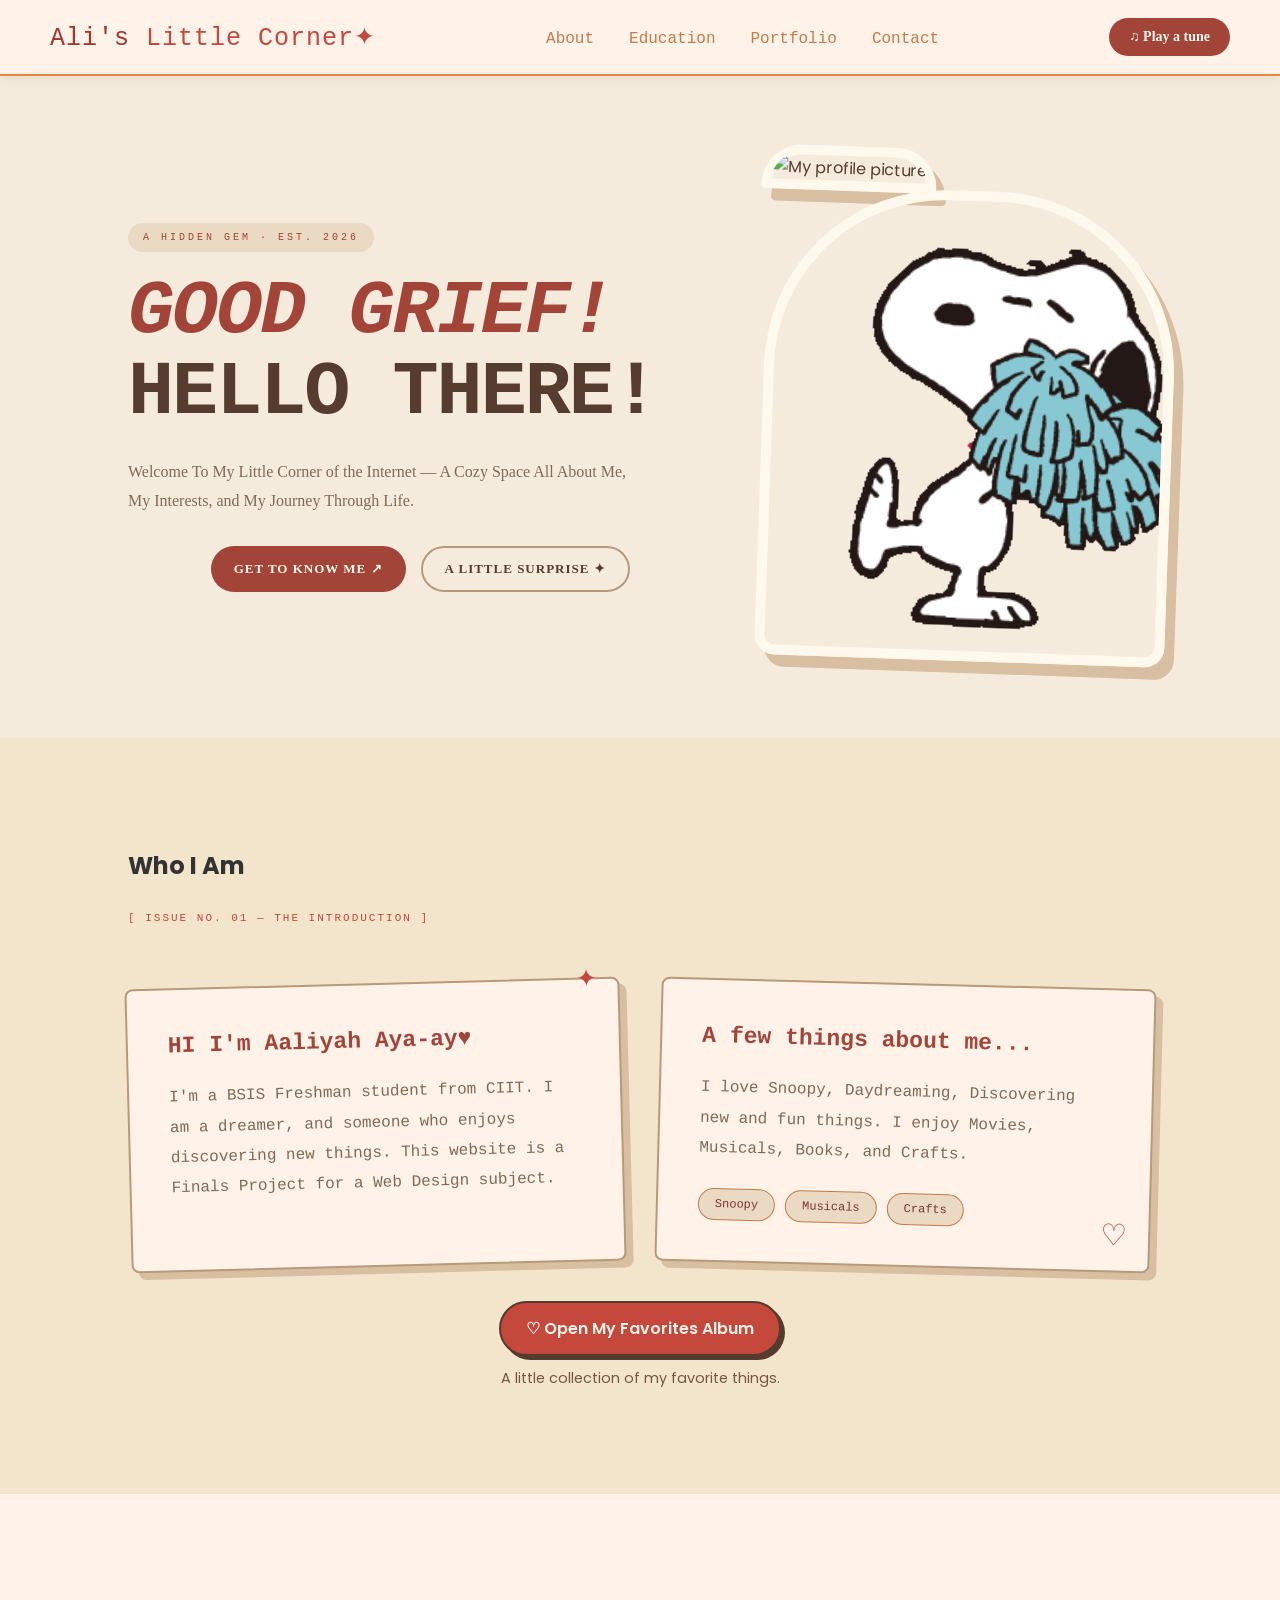
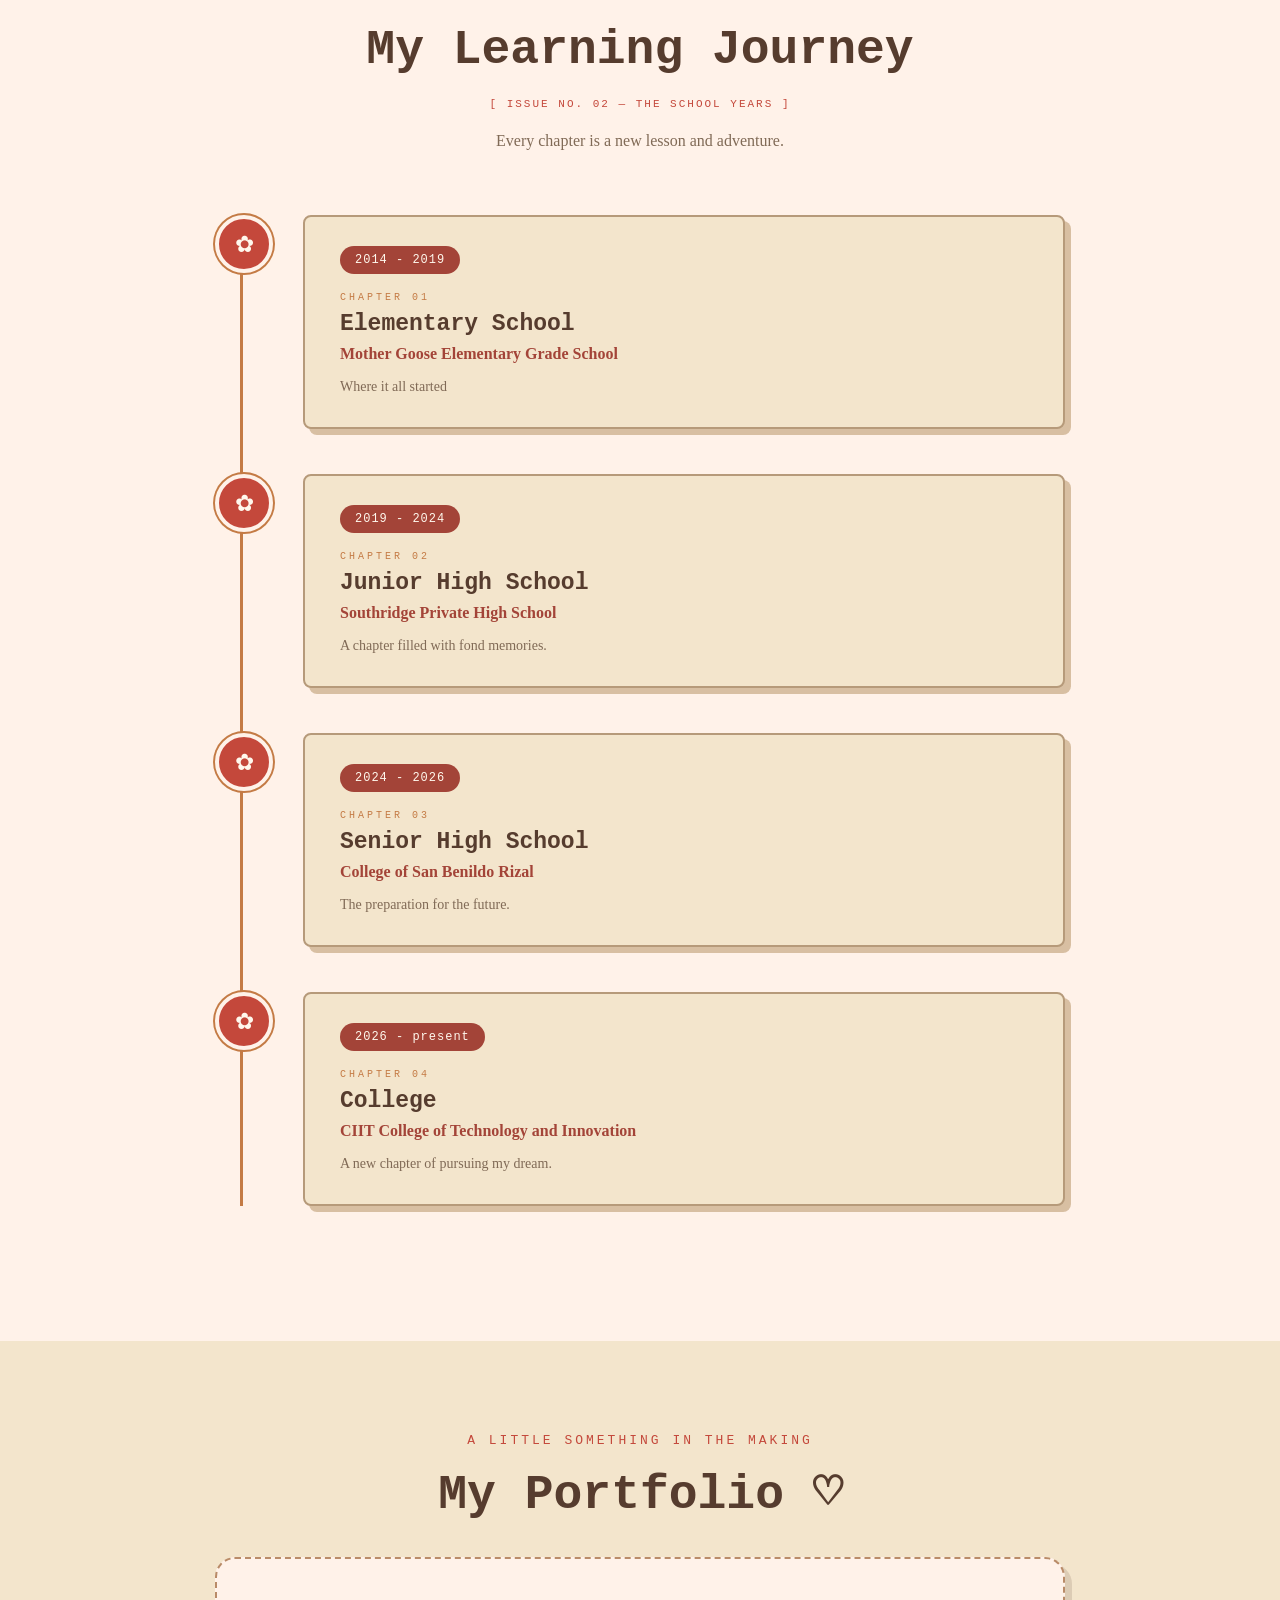
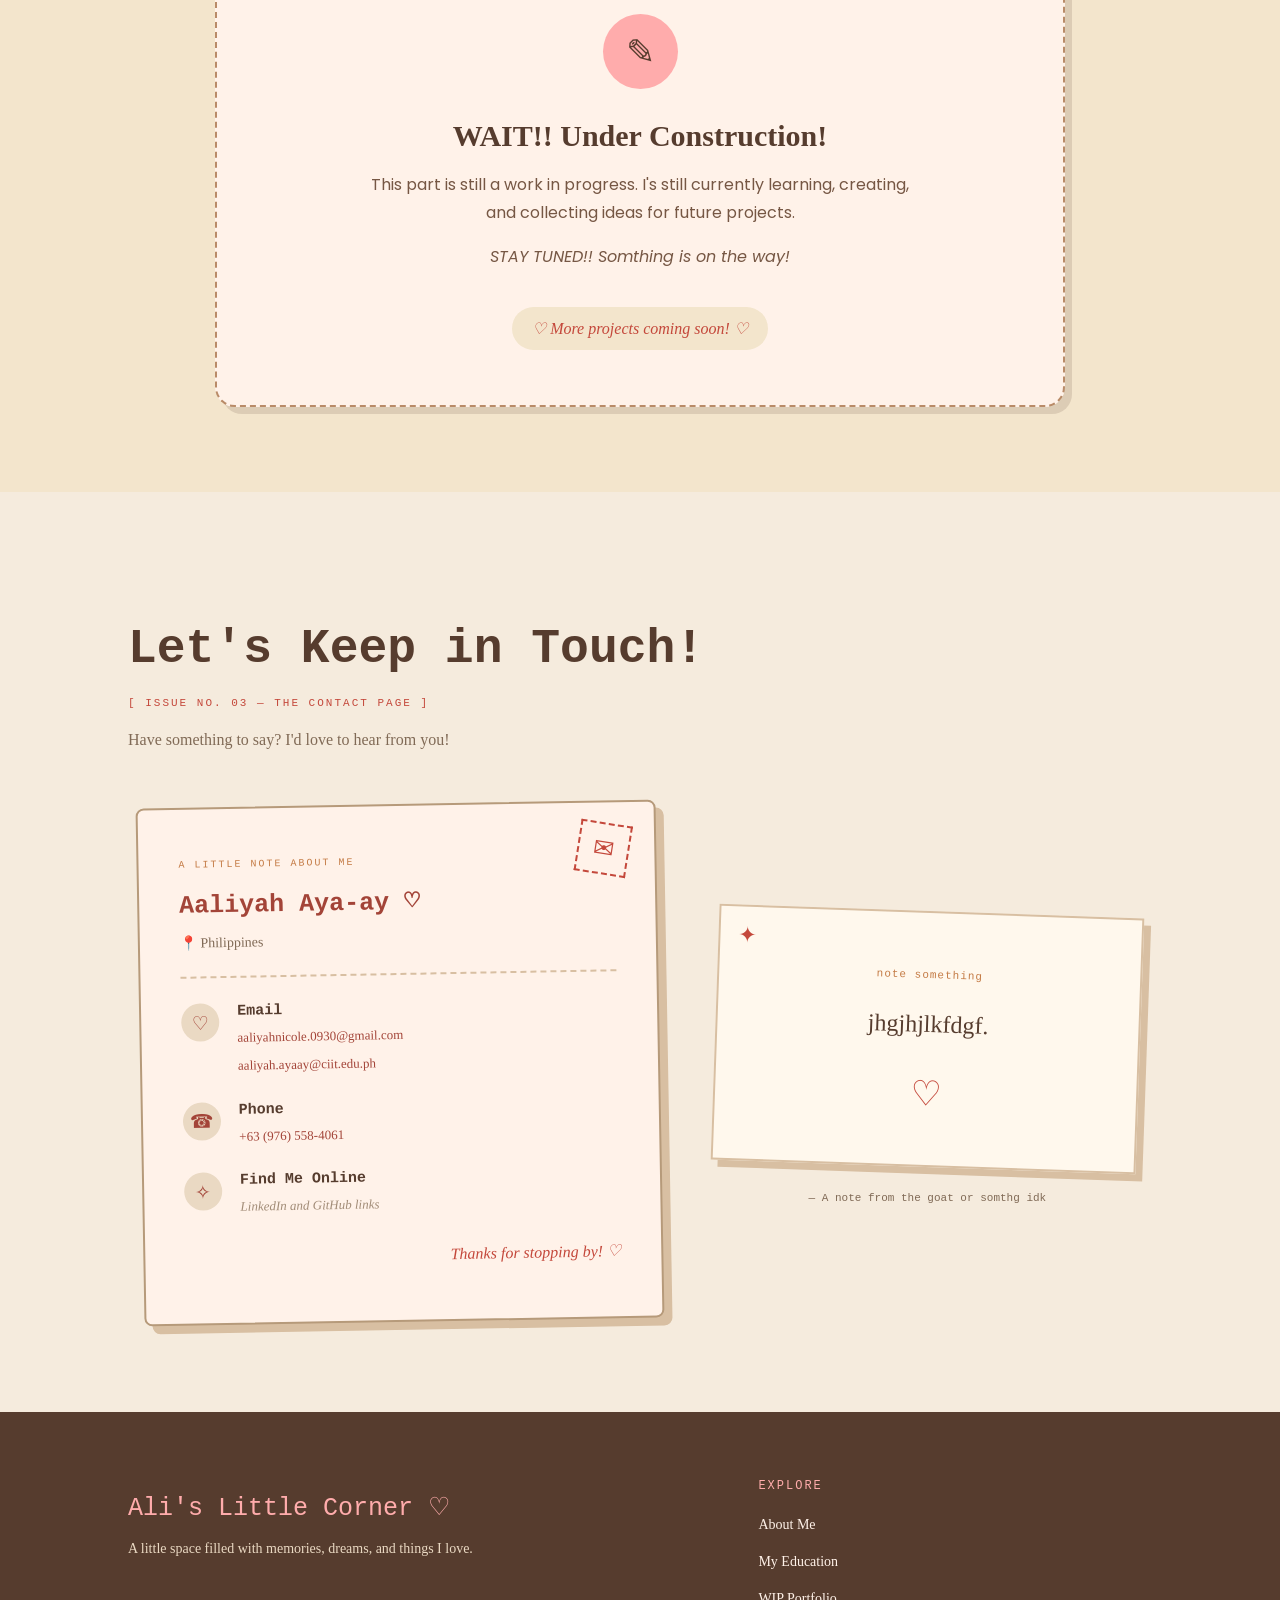
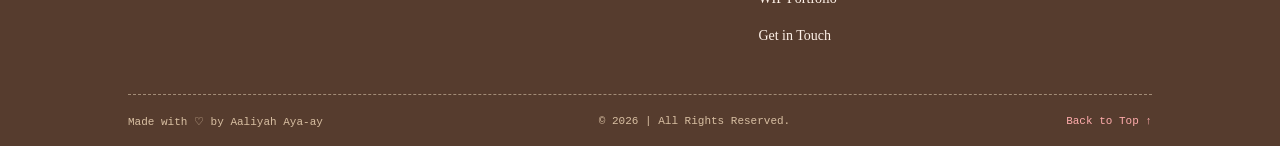
==== index.html @ 9b9db963 "gif2" ====
<!DOCTYPE html>
<html lang="en">
<head>
    <meta charset="UTF-8">
    <meta name="viewport" content="width=device-width, initial-scale=1.0">
    <meta name="author" content="Aaliyah Aya-ay">
    <meta name="description" content="Personal website about me, my favorite things and many more soon!">
    <title>Aaliyah Aya-ay | BSIS Freshman</title>
    <link rel="stylesheet" href="style.css">
    <script src="script.js" defer></script>
</head>
<body id="top">
<!-- ======= Header / Navigation ======= -->
    <header class="top-header">
        <a class="header" href="#home"><span>Ali's</span> Little Corner✦</a>
        <nav class="navbar">
            <ul class="nav-links">
            <li><a href="#about">About</a></li>
            <li><a href="#education">Education</a></li>
            <li><a href="#portfolio">Portfolio</a></li>
            <li><a href="#contact">Contact</a></li>
            </ul>
        </nav>
        <button class="music-btn" id="musicButton" type="Button">♫ Play a tune</button>
        <audio id="backgroundMusic" loop preload="auto">
            <source src="./audio/background-music.mp3" type="audio/mpeg">
        </audio>
    </header>

    <main>
        <!-- ========== HERO ========== -->
         
        <section class="hero" id="home">
            <div>
                <div class="eyebrow">A HIDDEN GEM · EST. 2026</div>
                <h1><em>GOOD GRIEF!</em><br>HELLO THERE!</h1>
                <p class="hero-copy">
                    Welcome To My Little Corner of the Internet —
                    A Cozy Space All About Me, My Interests,
                    and My Journey Through Life.
                </p>

                <div class="hero-actions">
                    <a class="primary" href="#about">
                        GET TO KNOW ME ↗
                    </a>

                    <button class="secondary" id="surpriseButton" type="button">
                        A LITTLE SURPRISE ✦
                    </button>
                </div>

                <div class="surprise-bubble" id="surpriseBubble">
                    <span class="bubble-icon">✦</span>
                    <p id="surpriseText">A little message for you!</p>
                </div>
            </div>

            <figure class="hero-image">
                <img class="hero-photo" src="images/download.jpg" alt="My profile picture">
                <img class="hero-sticker"
                    src="images/snoopy_dance.gif"
                    alt="Dancing Snoopy">
            </figure>
        </section>

        <!-- ========== ABOUT ========== -->
         <section class="section" id="about">
            <div class="section-heading">
                <h2>Who I Am</h2><span class="section-note">[ ISSUE NO. 01 — THE INTRODUCTION ]</span>
            </div>
            <div class="about-grid">
                <article class="panel">
                    <h3>HI I'm Aaliyah Aya-ay♥</h3>
                    <p>I'm a BSIS Freshman student from CIIT. I am a dreamer, and someone who enjoys discovering new things. This website is a Finals Project for a Web Design subject.</p>
                </article>
                <article class="panel">
                    <h3>A few things about me...</h3>
                    <p>I love Snoopy, Daydreaming, Discovering new and fun things. I enjoy Movies, Musicals, Books, and Crafts.</p>
                    <div class="tag-row">
                        <span class="tag">Snoopy</span>
                        <span class="tag">Musicals</span>
                        <span class="tag">Crafts</span>
                    </div>
                </article>
            </div>

            <!-- ========== FAV SECTION ========== -->
            <div class="fav-album-entry">
                <button class="album-toggle" id="albumToggle" type="button"
                    aria-expanded="false" aria-controls="favGallery">
                    ♡ Open My Favorites Album
                </button>
                <p class="album-hint">A little collection of my favorite things.</p>
            </div>

            <div class="fav-gallery" id="favGallery" hidden>
                <div class="gallery-heading">
                    <span class="gallery-kicker">A FEW LITTLE THINGS I LOVE</span>
                    <h3>My Favorites's Book ♡</h3>
                    <p>Little snapshots of the things that make me smile.</p>
                </div>

                <div class="gallery-grid">
                    <figure class="gallery-photo">
                        <img src="images/fav_musical.jpg" alt="My Favorite Musical">
                        <figcaption>Best Musical Ever ♡</figcaption>
                    </figure>

                    <figure class="gallery-photo">
                        <img src="images/fav_series.jpg" alt="Best Series">
                        <figcaption>24/7 Rewatch</figcaption>
                    </figure>

                    <figure class="gallery-photo">
                        <img src="images/fav_anime.jpg" alt="Best Anime">
                        <figcaption>FairyTails do exsits</figcaption>
                    </figure>

                    <figure class="gallery-photo">
                        <img src="images/best_dog.jpg" alt="Best Dog Ever">
                        <figcaption>Best Dog Ever</figcaption>
                    </figure>
                </div>
            </div>
            
            <div class="lightbox" id="lightbox" aria-hidden="true">
                <button class="lightbox-close" id="lightboxClose"
                    aria-label="Close image">&times;</button>
                <img id="lightboxImage" src="" alt="">
                <p id="lightboxCaption"></p>
            </div>
         </section>

         <!-- ========== EDUCATION ========== -->
         <section class="section" id="education">
            <div class="section-heading">
                <h2>My Learning Journey</h2>
                <span class="section-note">[ ISSUE NO. 02 — THE SCHOOL YEARS ]</span>
                <p class="education-subtitle">
                    Every chapter is a new lesson and adventure.
                </p>
            </div>
            <div class="timeline">
                <div class="timeline-item">
                    <div class="timeline-dot">✿</div>
                    <div class="timeline-card">
                        <span class="year">2014 - 2019</span>
                        <span class="school-level">CHAPTER 01</span>
                        <h3>Elementary School</h3>
                        <h4>Mother Goose Elementary Grade School</h4>
                        <p>Where it all started</p>
                    </div>
                </div>
                <div class="timeline-item">
                    <div class="timeline-dot">✿</div>
                    <div class="timeline-card">
                        <span class="year">2019 - 2024</span>
                        <span class="school-level">CHAPTER 02</span>
                        <h3>Junior High School</h3>
                        <h4>Southridge Private High School</h4>
                        <p>A chapter filled with fond memories.</p>
                    </div>
                </div>
                <div class="timeline-item">
                    <div class="timeline-dot">✿</div>
                    <div class="timeline-card">
                        <span class="year">2024 - 2026</span>
                        <span class="school-level">CHAPTER 03</span>
                        <h3>Senior High School</h3>
                        <h4>College of San Benildo Rizal</h4>
                        <p>The preparation for the future.</p>
                    </div>
                </div>
                <div class="timeline-item">
                    <div class="timeline-dot">✿</div>
                    <div class="timeline-card">
                        <span class="year">2026 - present</span>
                        <span class="school-level">CHAPTER 04</span>
                        <h3>College</h3>
                        <h4>CIIT College of Technology and Innovation</h4>
                        <p>A new chapter of pursuing my dream.</p>
                    </div>
                </div>
            
            </div>
        </section>

        <!-- ========== PORTFOLIO ========-->

        <section id="portfolio">
            <div class="portfolio-container">
                <span class="portfolio-label">A LITTLE SOMETHING IN THE MAKING</span>
                <h2>My Portfolio ♡</h2>
                
                <div class="portfolio-card">
                    <div class="portfolio-icon">✎</div>
                    <h3>WAIT!! Under Construction!</h3>
                    <p>
                        This part is still a work in progress.
                        I's still currently learning, creating, and collecting ideas for future projects.
                    </p>

                    <p class="portfolio-note">
                        STAY TUNED!! Somthing is on the way!
                    </p>

                    <div class="portfolio-decoration">
                        ♡ More projects coming soon! ♡
                    </div>
                </div>
            </div>
        </section>

        <!-- ========== CONTACT ========== -->
        <section id="contact" class="section" aria-labelledby="contact-title">
            <div class="container">

                <div class="section-heading">
                    <h2 id="contact-title">Let's Keep in Touch!</h2>
                    <span class="section-note">[ ISSUE NO. 03 — THE CONTACT PAGE ]</span>
                    <p class="contact-subtitle">
                        Have something to say? I'd love to hear from you!
                    </p>
                </div>

                <div class="contact-grid">

                    <div class="contact-card">
                        <div class="contact-stamp">✉</div>
                        <span class="card-label">A LITTLE NOTE ABOUT ME</span>
                        <h3>Aaliyah Aya-ay ♡</h3>
                        <p class="location">📍 Philippines</p>

                <div class="contact-divider"></div>

                    <div class="contact-item">
                        <span class="contact-icon">♡</span>
                        <div>
                        <h4>Email</h4>
                        <p>
                            <a href="mailto:aaliyahnicole.0930@gmail.com">
                                aaliyahnicole.0930@gmail.com
                            </a>
                            <a href="mailto:aaliyah.ayaay@ciit.edu.ph">
                                aaliyah.ayaay@ciit.edu.ph
                            </a>
                        </p>
                    </div>
                </div>

                <div class="contact-item">
                    <span class="contact-icon">☎</span>
                    <div>
                        <h4>Phone</h4>
                        <p>
                            <a href="tel:+639765584061">
                                +63 (976) 558-4061
                            </a>
                        </p>
                    </div>
                </div>

                <div class="contact-item">
                    <span class="contact-icon">✧</span>
                    <div>
                        <h4>Find Me Online</h4>
                        <p class="placeholder">
                            LinkedIn and GitHub links 
                        </p>
                    </div>
                </div>

                <p class="contact-ending">Thanks for stopping by! ♡</p>
            </div>

            <div class="contact-decoration">
                <div class="decoration-paper">
                    <p class="small-note">note something</p>
                    <h3>jhgjhjlkfdgf.</h3>
                    <span class="decoration-heart">♡</span>
                </div>
                <p class="decoration-caption">— A note from the goat or somthg idk</p>
            </div>

        </div>
    </div>
</section>

</main>

<!-- ========== FOOTER ========== -->
<footer class="site-footer">
    <div class="container footer-grid">

        <div class="footer-brand">
            <p class="footer-name">Ali's Little Corner ♡</p>
            <p class="footer-description">
                A little space filled with memories, dreams, and things I love.
            </p>
            </div>

            <nav aria-label="Footer navigation">
                <p class="footer-heading">EXPLORE</p>
                <ul class="footer-links">
                    <li><a href="#about">About Me</a></li>
                    <li><a href="#education">My Education</a></li>
                    <li><a href="#portfolio">WIP Portfolio</a></li>
                    <li><a href="#contact">Get in Touch</a></li>
                </ul>
            </nav>

        </div>

        <div class="footer-bottom">
            <p class="copyright">
                Made with ♡ by Aaliyah Aya-ay
            </p>
            <p class="footer-small">© 2026 | All Rights Reserved.</p>
            <a href="#top" class="back-to-top">Back to Top ↑</a>
        </div>
    </footer>
</body>
</html>
---- style.css ----
/*FONTS*/
@import url('https://fonts.googleapis.com/css2?family=Poppins:ital,wght@0,100;0,200;0,300;0,400;0,500;0,600;0,700;0,800;0,900;1,100;1,200;1,300;1,400;1,500;1,600;1,700;1,800;1,900&display=swap');
@font-face {
  font-family: 'snoopy_reg-webfont';
  src: url('snoopy_reg-webfont.otf') format('truetype');
}
.sniglet-regular {
  font-family: "Sniglet", system-ui;
  font-weight: 400;
  font-style: normal;
}

.sniglet-extrabold {
  font-family: "Sniglet", system-ui;
  font-weight: 800;
  font-style: normal;
}

.poppins-thin {
  font-family: "Poppins", sans-serif;
  font-weight: 100;
  font-style: normal;
}

/*COLOR PALLET*/
:root {
  --primary-color: #f3e5cc;
  --secondary-color: #c4483b;
  --text-color: #333333;
  --text-color-2: #c47b45;
  --color-1: #fff2e9;
  --color-2: #ffacac;
}

html {
    scroll-behavior: smooth;
}

body {
  font-family: "Poppins", sans-serif;
  background-color: var(--primary-color);
  color: var(--text-color);
  margin: 0;
  padding: 0;
}

a {
  color: var(--secondary-color);
  text-decoration: none;
}

button {
  background-color: var(--secondary-color);
  color: var(--primary-color);
  border: none;
  padding: 10px 20px;
  cursor: pointer;
  transition: background-color 0.3s ease;
}

button:hover {
  background-color: var(--color-1);
}

/*HEADER*/
.top-header {
    display: flex;
    justify-content: space-between;
    align-items: center;
    padding: 18px 50px;

    background-color: var(--color-1);
    border-bottom: 2px solid #e68739;

    position: sticky;
    top: 0;
    z-index: 1000;

    box-shadow: 0 3px 10px rgba(70, 45, 30, 0.08);
}

.header {
    font-family: monospace;
    font-size: 25px;
    font-weight: normal;
    text-decoration: none;
    letter-spacing: 1px;
    transition: color 0.3s ease;
}

.header span {
    color: #a2352a;
}

.header:hover {
    color: #c47b45;
}

.nav-links {
    display: flex;
    align-items: center;
    gap: 35px;
    list-style: none;
    margin: 0;
    padding: 0;
}

.nav-links li a {
    font-family: monospace;
    font-size: 16px;
    font-weight: normal;
    color: var(--text-color-2);
    text-decoration: none;

    transition: all 0.3s ease;
}

.nav-links li a:hover {
    color: #A34438;
    border-bottom: 2px solid #A34438;
    padding-bottom: 5px;
}

.music-btn {
    background-color: #A34438;
    color: #FFF8ED;

    border: none;
    border-radius: 25px;

    padding: 11px 20px;
    font-family: Georgia, serif;
    font-size: 14px;
    font-weight: bold;

    cursor: pointer;
    transition: all 0.3s ease;
}

.music-btn:hover {
    background-color: #78372F;
    transform: translateY(-3px);
    box-shadow: 0 4px 8px rgba(70, 45, 30, 0.2);
}

@media (max-width: 768px) {
    .top-header {
        flex-direction: column;
        gap: 18px;
        padding: 20px;
    }

    .nav-links {
        gap: 20px;
    }

    .header {
        font-size: 23px;
    }

    .music-btn {
        margin-top: 5px;
    }
}

/*MAIN PAGE*/
.hero {
    min-height: auto;
    display: grid;
    grid-template-columns: 1.2fr 0.8fr;
    align-items: center;
    gap: 50px;

    padding: 70px 10%;
    background-color: #f5ebdd;
    color: #563c2e;

    overflow: hidden;
}

.eyebrow {
    display: inline-block;
    font-family: monospace;
    font-size: 10px;
    font-weight: lighter;
    letter-spacing: 3px;
    color: #A34438;

    background-color: #ead9c3;
    padding: 9px 15px;
    border-radius: 20px;

    margin-bottom: 20px;
}

.hero h1 {
    font-family: monospace;
    font-size: clamp(45px, 6vw, 78px);
    line-height: 1.05;
    font-weight: 900;
    color: #563c2e;

    margin: 0 0 25px;
    letter-spacing: -2px;
}

.hero h1 em {
    color: #A34438;
    font-style: italic;
}

.hero-copy {
    max-width: 520px;
    font-family: Georgia, serif;
    font-size: 16px;
    line-height: 1.8;
    color: #806A56;

    margin-bottom: 30px;
}

.hero-actions {
    display: flex;
    flex-direction: row;
    align-items: center;
    flex-wrap: nowrap;
    gap: 15px;
    justify-content: center;
}
.hero-actions .primary,
.hero-actions .secondary {
    white-space: nowrap;
}

.primary {
    display: inline-block;
    background-color: #A34438;
    color: #FFF8ED;

    padding: 15px 23px;
    border-radius: 30px;

    font-family: Georgia, serif;
    font-size: 13px;
    font-weight: bold;
    letter-spacing: 1px;
    text-decoration: none;

    transition: all 0.3s ease;
}

.primary:hover {
    background-color: #78372F;
    transform: translateY(-4px);
    box-shadow: 0 5px 12px rgba(70, 45, 30, 0.2);
}

.secondary {
    background-color: transparent;
    color: #563C2E;

    border: 2px solid #B69A7A;
    border-radius: 30px;

    padding: 13px 22px;

    font-family: Georgia, serif;
    font-size: 13px;
    font-weight: bold;
    letter-spacing: 1px;

    cursor: pointer;
    transition: all 0.3s ease;
}
.secondary:hover {
    background-color: #EAD9C3;
    border-color: #A34438;
    color: #A34438;
    transform: translateY(-4px);
}

/*IMAGE*/
.hero-image {
    margin: 0;
    position: relative;
    justify-self: center;
}

.hero-image img {
    width: 100%;
    max-width: 400px;
    height: 450px;
    object-fit: cover;

    border: 10px solid #FFF8ED;
    border-radius: 180px 180px 20px 20px;

    box-shadow: 10px 12px 0px #D8BFA2;
    transform: rotate(2deg);

    transition: all 0.4s ease;
}

.hero-image img:hover {
    transform: rotate(0deg) translateY(-5px);
}

@media (max-width: 768px) {
    .hero {
        grid-template-columns: 1fr;
        text-align: center;
        padding: 60px 25px;
        gap: 45px;
    }

    .hero-copy {
        margin-left: auto;
        margin-right: auto;
    }

    .hero-actions {
        justify-content: center;
    }

    .hero-image img {
        max-width: 300px;
        height: 350px;
    }
}

/*SURPRISE BUTTON*/
.surprise-bubble {
    display: none;
    position: relative;

    width: fit-content;
    max-width: 350px;

    margin-top: 30px;
    padding: 20px;

    background: #fff2e9;
    border: 2px solid #c47b45;
    border-radius: 18px;

    box-shadow: 4px 5px 0 #ffacac;

    z-index: 10;
}

.surprise-bubble.show {
    display: block;
    animation: bubbleAppear 0.4s ease;
}

.surprise-bubble p {
    margin: 0;
    color: #333333;

    font-family: monospace;
    font-size: 15px;
    line-height: 1.6;
}

.bubble-icon {
    display: block;
    color: #c4483b;
    font-size: 20px;
    margin-bottom: 8px;
}

@keyframes bubbleAppear {
    from {
        opacity: 0;
        transform: translateY(10px);
    }

    to {
        opacity: 1;
        transform: translateY(0);
    }
}

/*ABOUT SECTION*/
#about {
    padding: 90px 10%;
    background-color: #f3e5cc;
    position: relative;
    overflow: hidden;
}

#about .section-heading {
    text-align: left;
    margin-bottom: 55px;
}

#about .sec h2 {
    font-family: monospace;
    font-size: clamp(32px, 4vw, 48px);
    color: #563C2E;
    margin: 0 0 12px;
}

#about .section-note {
    display: inline-block;
    font-family: monospace;
    font-size: 11px;
    letter-spacing: 2px;
    color: #c4483b;
}

#about .about-grid {
    display: grid;
    grid-template-columns: 1fr 1fr;
    gap: 35px;
    max-width: 1100px;
    margin: auto;
    align-items: stretch;
}

#about .panel {
    position: relative;
    background-color: #fff2e9;
    padding: 40px;
    border: 2px solid #B69A7A;
    border-radius: 8px;
    box-shadow: 7px 7px 0 #D8BFA2;
    transition: transform 0.3s ease, box-shodow 0.3s ease;
}

#about .panel:first-child {
    transform: rotate(-1.5deg);
}

#about .panel:last-child {
    transform: rotate(1.5deg);
}

#about .panel:hover {
    transform: translateY(-7px) rotate(0deg);
    box-shadow: 9px 12px #D8BFA2;
}

#about .panel h3 {
    font-family: monospace;
    font-size: 23px;
    color: #A34438;
    margin: 0 0 20px;
    line-height: 1.4;
}

#about .panel p {
    font-family: monospace;
    font-size: 16px;
    line-height: 1.9;
    color: #806A56;
    margin: 0;
}

#about .panel:first-child::before {
    content: "✦"; 
    position: absolute;
    top: -20px;
    right: 20px;
    font-size: 25px;
    color: #c4483b;
}

#about .panel:last-child::before {
    content: "♡";
    position: absolute;
    bottom: 12px;
    right: 20px;
    font-size: 30px;
    color: #c4483b;
}

#about .tag-row {
    display: flex;
    flex-wrap: wrap;
    gap: 10px;
    margin-top: 25px;
}

#about .tag {
    display: inline-block;
    background-color: #ead9c3;
    color: #78372f;
    border: 1px solid #c47b45;
    border-radius: 20px;
    padding: 8px 16px;
    font-family: monospace;
    font-size: 12px;
    transition: all 0.3s ease;
}

#about .tag:hover {
    background-color: #a34438;
    color: #fff8ed;
    transform: translateY(-3px);
}

/*Photo button*/
.fav-album-entry {
    text-align: center;
    margin: 34px auto 8px;
}

.album-toggle {
    border: 2px solid #563C2E;
    border-radius: 30px;
    padding: 13px 25px;
    background: #c4483b;
    color: #fff2e9;
    font: inherit;
    font-weight: 600;
    cursor: pointer;
    box-shadow: 4px 4px 0 #563C2E;
    transition: 0.2s ease;
}

.album-toggle:hover {
    transform: translateY(-3px);
    background: #a83c32;
    box-shadow: 4px 7px 0 #563C2E;
}

.album-hint {
    margin-top: 12px;
    color: #765744;
    font-size: 0.9rem;
}

.fav-gallery {
    margin: 28px auto 10px;
    padding: 30px;
    max-width: 1050px;
    background: #fff2e9;
    border: 2px dashed #b98b68;
    border-radius: 18px;
    box-shadow: 5px 5px 0 rgba(86, 60, 46, 0.15);
    animation: albumOpen 0.35s ease both;
}

.fav-gallery[hidden] {
    display: none;
}

.gallery-heading {
    text-align: center;
    margin-bottom: 25px;
}

.gallery-kicker {
    color: #c4483b;
    font: 0.75rem monospace;
    letter-spacing: 2px;
}

.gallery-heading h3 {
    margin: 8px 0;
    color: #563C2E;
    font: 700 clamp(24px, 4vw, 34px) Georgia, serif;
}

.gallery-heading p {
    color: #765744;
}

.gallery-grid {
    display: grid;
    grid-template-columns: repeat(4, minmax(0, 1fr));
    gap: 20px;
}

.gallery-photo {
    margin: 0;
    padding: 10px 10px 14px;
    background: #fffdf8;
    border: 1px solid #e2cdb8;
    box-shadow: 2px 4px 9px rgba(86, 60, 46, 0.14);
    transform: rotate(-1deg);
    transition: transform 0.2s ease;
}

.gallery-photo:nth-child(even) {
    transform: rotate(1.5deg);
}

.gallery-photo:hover {
    transform: translateY(-5px) rotate(0);
}

.gallery-photo img {
    display: block;
    width: 100%;
    aspect-ratio: 1 / 1;
    object-fit: cover;
    background: #ead8c4;
}

.gallery-photo figcaption {
    padding-top: 11px;
    color: #765744;
    text-align: center;
    font: italic 15px Georgia, serif;
}

@keyframes albumOpen {
    from {
        opacity: 0;
        transform: translateY(12px);
    }
    to {
        opacity: 1;
        transform: translateY(0);
    }
}

@media (max-width: 768px) {
    .gallery-grid {
        grid-template-columns: repeat(2, minmax(0, 1fr));
    }
}

@media (max-width: 420px) {
    .gallery-grid {
        gap: 12px;
    }

    .gallery-photo {
        padding: 7px 7px 11px;
    }

    .gallery-photo figcaption {
        font-size: 13px;
    }
}

.gallery-photo img {
    cursor: zoom-in;
}

.lightbox {
    display: none;
    position: fixed;
    z-index: 9999;
    inset: 0;
    background: rgba(35, 25, 20, 0.92);
    justify-content: center;
    align-items: center;
    flex-direction: column;
    padding: 40px 20px;
}

.lightbox.active {
    display: flex;
}

.lightbox img {
    max-width: 85%;
    max-height: 75vh;
    object-fit: contain;
    border: 8px solid #fff2e9;
    border-radius: 5px;
    box-shadow: 0 8px 30px rgba(0, 0, 0, 0.4);
    animation: zoomIn 0.25s ease;
}

.lightbox p {
    color: #fff2e9;
    font-family: Georgia, serif;
    font-style: italic;
    font-size: 18px;
    margin-top: 18px;
    text-align: center;
}

.lightbox-close {
    position: absolute;
    top: 20px;
    right: 30px;
    background: none;
    border: none;
    color: #fff2e9;
    font-size: 42px;
    cursor: pointer;
}

.lightbox-close:hover {
    color: #ffacac;
}

@keyframes zoomIn {
    from {
        transform: scale(0.85);
        opacity: 0;
    }
    to {
        transform: scale(1);
        opacity: 1;
    }
}


/*EDUCATION*/
#education {
    padding: 90px 10%;
    background-color: #fff2e9;
    position: relative;
}

#education .section-heading {
    text-align: center;
    margin-bottom: 65px;
}

#education .section-heading h2 {
    font-family: monospace;
    font-size: clamp(32px, 4vw, 48px);
    color: #563c2e;
    margin-bottom: 12px;
}

#education .section-note {
    font-family: monospace;
    font-size: 11px;
    letter-spacing: 2px;
    color: #c4483b;
}

.education-subtitle {
    font-family: Georgia, serif;
    color: #806a56;
    margin-top: 18px;
}

#education .timeline {
    position: relative;
    max-width: 850px;
    margin: auto;
}

#education .timeline::before {
    content: "";
    position: absolute;
    top: 0;
    bottom: 0;
    left: 25px;
    width: 3px;
    background: #c47b45;
}

#education .timeline-item {
    position: relative;
    display: flex;
    align-items: flex-start;
    gap: 30px;
    margin-bottom: 45px;
}

#education .timeline-dot {
    position: relative;
    z-index: 2;
    min-width: 50px;
    height: 50px;
    display: flex;
    align-items: center;
    justify-content: center;
    background: #c4483b;
    color: #fff8ed;
    border: 4px solid #fff2e9;
    border-radius: 50%;
    font-size: 23px;
    box-shadow: 0 0 0 2px #c47b45;
}

#education .timeline-card {
    flex: 1;
    padding: 28px 35px;
    background: #f3e5cc;
    border: 2px solid #b69a7a;
    border-radius: 8px;
    box-shadow: 6px 6px 0 #d8bfa2;
    transition: all 0.3s ease;
}

#education .timeline-card:hover {
    transform: translateX(8px);
    box-shadow: 9px 9px 0 #d8bfa2;
}

#education .year {
    display: inline-block;
    background: #a34438;
    color: #fff8ed;
    padding: 7px 15px;
    border-radius: 20px;
    font-family: monospace;
    font-size: 12px;
    letter-spacing: 1px;
}

#education .school-level {
    display: block;
    margin-top: 18px;
    font-family: monospace;
    font-size: 10px;
    letter-spacing: 3px;
    color: #c47b45;
}


#education .timeline-card h3 {
    font-family: monospace;
    color: #563c2e;
    font-size: 23px;
    margin: 8px 0;
}

#education .timeline-card h4 {
    color: #a34438;
    font-family: Georgia, serif;
    font-size: 16px;
    margin: 0 0 12px;
}

#education .timeline-card p {
    color: #806a56;
    font-family: Georgia, serif;
    font-size: 14px;
    line-height: 1.7;
    margin: 0;
}

/*PORTFOLIO*/

#portfolio {
    padding: 85px 8%;
    background-color: #f3e5cc;
    text-align: center;
}

.portfolio-container {
    max-width: 850px;
    margin: auto;
}

.portfolio-label {
    color: #c4483b;
    font-family: monospace;
    font-size: 13px;
    letter-spacing: 3px;
}

#portfolio h2 {
    color: #563C2E;
    font-family: monospace;
    font-size: clamp(32px, 4vw, 48px);
    margin: 12px 0 35px;
}

.portfolio-card {
    background-color: #fff2e9;
    border: 2px dashed #b98b68;
    border-radius: 20px;
    padding: 55px 30px;
    box-shadow: 7px 7px 0 rgba(86, 60, 46, 0.15);
}

.portfolio-icon {
    display: flex;
    justify-content: center;
    align-items: center;
    width: 75px;
    height: 75px;
    margin: 0 auto 20px;
    border-radius: 50%;
    background-color: #ffacac;
    color: #563C2E;
    font-size: 35px;
}

.portfolio-card h3 {
    color: #563C2E;
    font-family: Georgia, serif;
    font-size: clamp(22px, 3vw, 30px);
    margin-bottom: 18px;
}

.portfolio-card p {
    color: #765744;
    line-height: 1.8;
    max-width: 550px;
    margin: 0 auto 15px;
}

.portfolio-note {
    font-style: italic;
}

.portfolio-decoration {
    display: inline-block;
    margin-top: 20px;
    padding: 12px 20px;
    background-color: #f3e5cc;
    border-radius: 30px;
    color: #c4483b;
    font-family: Georgia, serif;
    font-style: italic;
}

/*CONTACT*/

#contact {
    padding: 90px 10%;
    background-color: #f5ebdd;
    position: relative;
}

#contact .section-heading {
    text-align: left;
    margin-bottom: 55px;
}

#contact .section-heading h2 {
    font-family: monospace;
    font-size: clamp(32px, 4vw, 48px);
    color: #563c2e;
    margin-bottom: 12px;
}

#contact .section-note {
    font-family: monospace;
    font-size: 11px;
    letter-spacing: 2px;
    color: #c4483b;
}

.contact-subtitle {
    color: #806a56;
    font-family: Georgia, serif;
    margin-top: 18px;
}

.contact-grid {
    display: grid;
    grid-template-columns: 1.1fr 0.9fr;
    gap: 55px;
    align-items: center;
    max-width: 1000px;
    margin: auto;
}

.contact-card {
    position: relative;
    background: #fff2e9;
    border: 2px solid #b69a7a;
    border-radius: 8px;
    padding: 40px;
    box-shadow: 8px 8px 0 #d8bfa2;
    transform: rotate(-1deg);
    transition: 0.3s ease;
}

.contact-card:hover {
    transform: rotate(0deg) translateY(-5px);
    box-shadow: 11px 12px 0 #d8bfa2;
}

.contact-stamp {
    position: absolute;
    top: 20px;
    right: 25px;
    width: 48px;
    height: 48px;
    border: 2px dashed #c4483b;
    color: #c4483b;
    display: flex;
    align-items: center;
    justify-content: center;
    font-size: 25px;
    transform: rotate(10deg);
}

.card-label {
    font-family: monospace;
    font-size: 10px;
    letter-spacing: 2px;
    color: #c47b45;
}

.contact-card h3 {
    font-family: monospace;
    font-size: 25px;
    color: #a34438;
    margin: 15px 0 5px;
}

.location {
    color: #806a56;
    font-family: Georgia, serif;
    font-size: 14px;
}

.contact-divider {
    border-top: 2px dashed #d8bfa2;
    margin: 25px 0;
}

.contact-item {
    display: flex;
    align-items: flex-start;
    gap: 18px;
    margin: 25px 0;
}

.contact-icon {
    display: flex;
    align-items: center;
    justify-content: center;
    min-width: 38px;
    height: 38px;
    border-radius: 50%;
    background: #ead9c3;
    color: #a34438;
    font-size: 19px;
}

.contact-item h4 {
    font-family: monospace;
    color: #563c2e;
    font-size: 15px;
    margin: 0 0 8px;
}

.contact-item p {
    display: flex;
    flex-direction: column;
    gap: 7px;
    font-family: Georgia, serif;
    font-size: 13px;
    line-height: 1.6;
    margin: 0;
    overflow-wrap: anywhere;
}

.contact-item a {
    color: #a34438;
    text-decoration: none;
    transition: 0.3s ease;
}

.contact-item a:hover {
    color: #c47b45;
    text-decoration: underline;
}

.placeholder {
    color: #a28c77;
    font-style: italic;
}

.contact-ending {
    text-align: right;
    color: #c4483b;
    font-family: Georgia, serif;
    font-style: italic;
    margin-top: 30px;
}

.contact-decoration {
    text-align: center;
}

.decoration-paper {
    background: #fff8ed;
    border: 2px solid #d8bfa2;
    padding: 45px 35px;
    box-shadow: 7px 7px 0 #d8bfa2;
    transform: rotate(2deg);
    position: relative;
}

.decoration-paper::before {
    content: "✦";
    position: absolute;
    top: 12px;
    left: 18px;
    color: #c4483b;
    font-size: 22px;
}

.small-note {
    font-family: monospace;
    font-size: 11px;
    color: #c47b45;
    letter-spacing: 1px;
}

.decoration-paper h3 {
    font-family: Georgia, serif;
    font-size: 24px;
    line-height: 1.6;
    color: #563c2e;
    font-weight: normal;
}

.decoration-heart {
    display: block;
    color: #c4483b;
    font-size: 35px;
    margin-top: 15px;
}

.decoration-caption {
    font-family: monospace;
    font-size: 11px;
    color: #806a56;
    margin-top: 25px;
}


/*FOOTER*/
.site-footer {
    background: #563c2e;
    color: #fff2e9;
    padding: 55px 10% 20px;
    position: relative;
}

.footer-grid {
    display: grid;
    grid-template-columns: 1.5fr 1fr;
    gap: 40px;
    max-width: 1100px;
    margin: auto;
    padding-bottom: 35px;
}

.footer-name {
    font-family: monospace;
    font-size: 25px;
    color: #ffacac;
    margin-bottom: 12px;
}

.footer-description {
    font-family: Georgia, serif;
    font-size: 14px;
    line-height: 1.7;
    color: #ead9c3;
    max-width: 350px;
}

.footer-heading {
    font-family: monospace;
    font-size: 12px;
    letter-spacing: 2px;
    color: #ffacac;
    margin-bottom: 18px;
}

.footer-links {
    list-style: none;
    padding: 0;
    margin: 0;
}

.footer-links li {
    margin-bottom: 12px;
}

.footer-links a {
    color: #fff2e9;
    text-decoration: none;
    font-family: Georgia, serif;
    font-size: 14px;
    transition: 0.3s ease;
}

.footer-links a:hover {
    color: #ffacac;
    padding-left: 6px;
}

.footer-bottom {
    border-top: 1px dashed #a28c77;
    padding-top: 20px;
    display: flex;
    justify-content: space-between;
    align-items: center;
    flex-wrap: wrap;
    gap: 15px;
    font-family: monospace;
    font-size: 11px;
    color: #d8bfa2;
}

.copyright,
.footer-small {
    margin: 0;
}

.back-to-top {
    color: #ffacac;
    text-decoration: none;
    transition: 0.3s ease;
}

.back-to-top:hover {
    color: #fff2e9;
}

@media (max-width: 768px) {

    #contact {
        padding: 65px 25px;
    }

    .contact-grid {
        grid-template-columns: 1fr;
        gap: 40px;
    }

    .contact-card {
        padding: 30px 25px;
        transform: none;
    }

    .contact-card:hover {
        transform: translateY(-5px);
    }

    .decoration-paper {
        padding: 35px 25px;
    }

    .decoration-paper h3 {
        font-size: 21px;
    }

    .site-footer {
        padding: 45px 25px 20px;
    }

    .footer-grid {
        grid-template-columns: 1fr;
        gap: 30px;
    }

    .footer-bottom {
        flex-direction: column;
        text-align: center;
    }
}

/*GIF*/
section {
    position: relative;
}

.section-gif {
    position: absolute;
    width: 130px;
    height: auto;
    object-fit: contain;
    z-index: 2;
    pointer-events: none;
}

#about .section-gif {
    top: 20px;
    right: 30px;
}

/*Mobile*/
@media (max-width: 768px) {

    .top-header {
        flex-direction: column;
        align-items: center;
        gap: 15px;
        padding: 18px 20px;
        text-align: center;
    }

    .nav-links {
        display: flex;
        flex-wrap: wrap;
        justify-content: center;
        gap: 12px 20px;
        padding: 0;
    }

    .hero {
        flex-direction: column;
        text-align: center;
        padding: 55px 22px;
        gap: 30px;
    }

    .hero img {
        max-width: 80%;
        height: auto;
    }

    .hero-actions {
        justify-content: center;
    }

    #about {
        padding: 55px 20px;
    }

    .about-grid {
        grid-template-columns: 1fr !important;
        gap: 22px;
    }

    #about .panel {
        width: 100%;
        padding: 25px 20px;
        transform: none;
    }

    #education {
        padding: 55px 20px;
    }

    #education .timeline-item {
        align-items: flex-start;
        gap: 12px;
    }

    #education .timeline-card {
        min-width: 0;
        width: 100%;
        padding: 20px;
    }

    .fav-gallery {
        padding: 20px 14px;
    }

    .gallery-grid {
        grid-template-columns: repeat(2, minmax(0, 1fr));
        gap: 14px;
    }

    #contact {
        padding-left: 20px;
        padding-right: 20px;
    }
}

@media (max-width: 480px) {

    .header {
        font-size: 21px;
    }

    .nav-links li a {
        font-size: 13px;
    }

    .hero {
        padding: 40px 18px;
    }

    .hero-actions {
        flex-direction: column;
        width: 100%;
    }

    .hero-actions .primary,
    .hero-actions .secondary {
        width: 100%;
        text-align: center;
    }

    .gallery-grid {
        gap: 10px;
    }

    .gallery-photo {
        padding: 7px 7px 11px;
    }

    
    p, h1, h2, h3 {
        overflow-wrap: break-word;
    }
}

html, body {
    max-width: 100%;
    overflow-x: hidden;
}
@media (max-width: 768px) {
    #portfolio {
        padding: 60px 20px;
    }

    .portfolio-card {
        padding: 40px 20px;
    }

    .portfolio-label {
        font-size: 11px;
        letter-spacing: 2px;
    }
}
@media (max-width: 768px) {
    .section-gif {
        width: 85px;
        opacity: 0.9;
    }
}
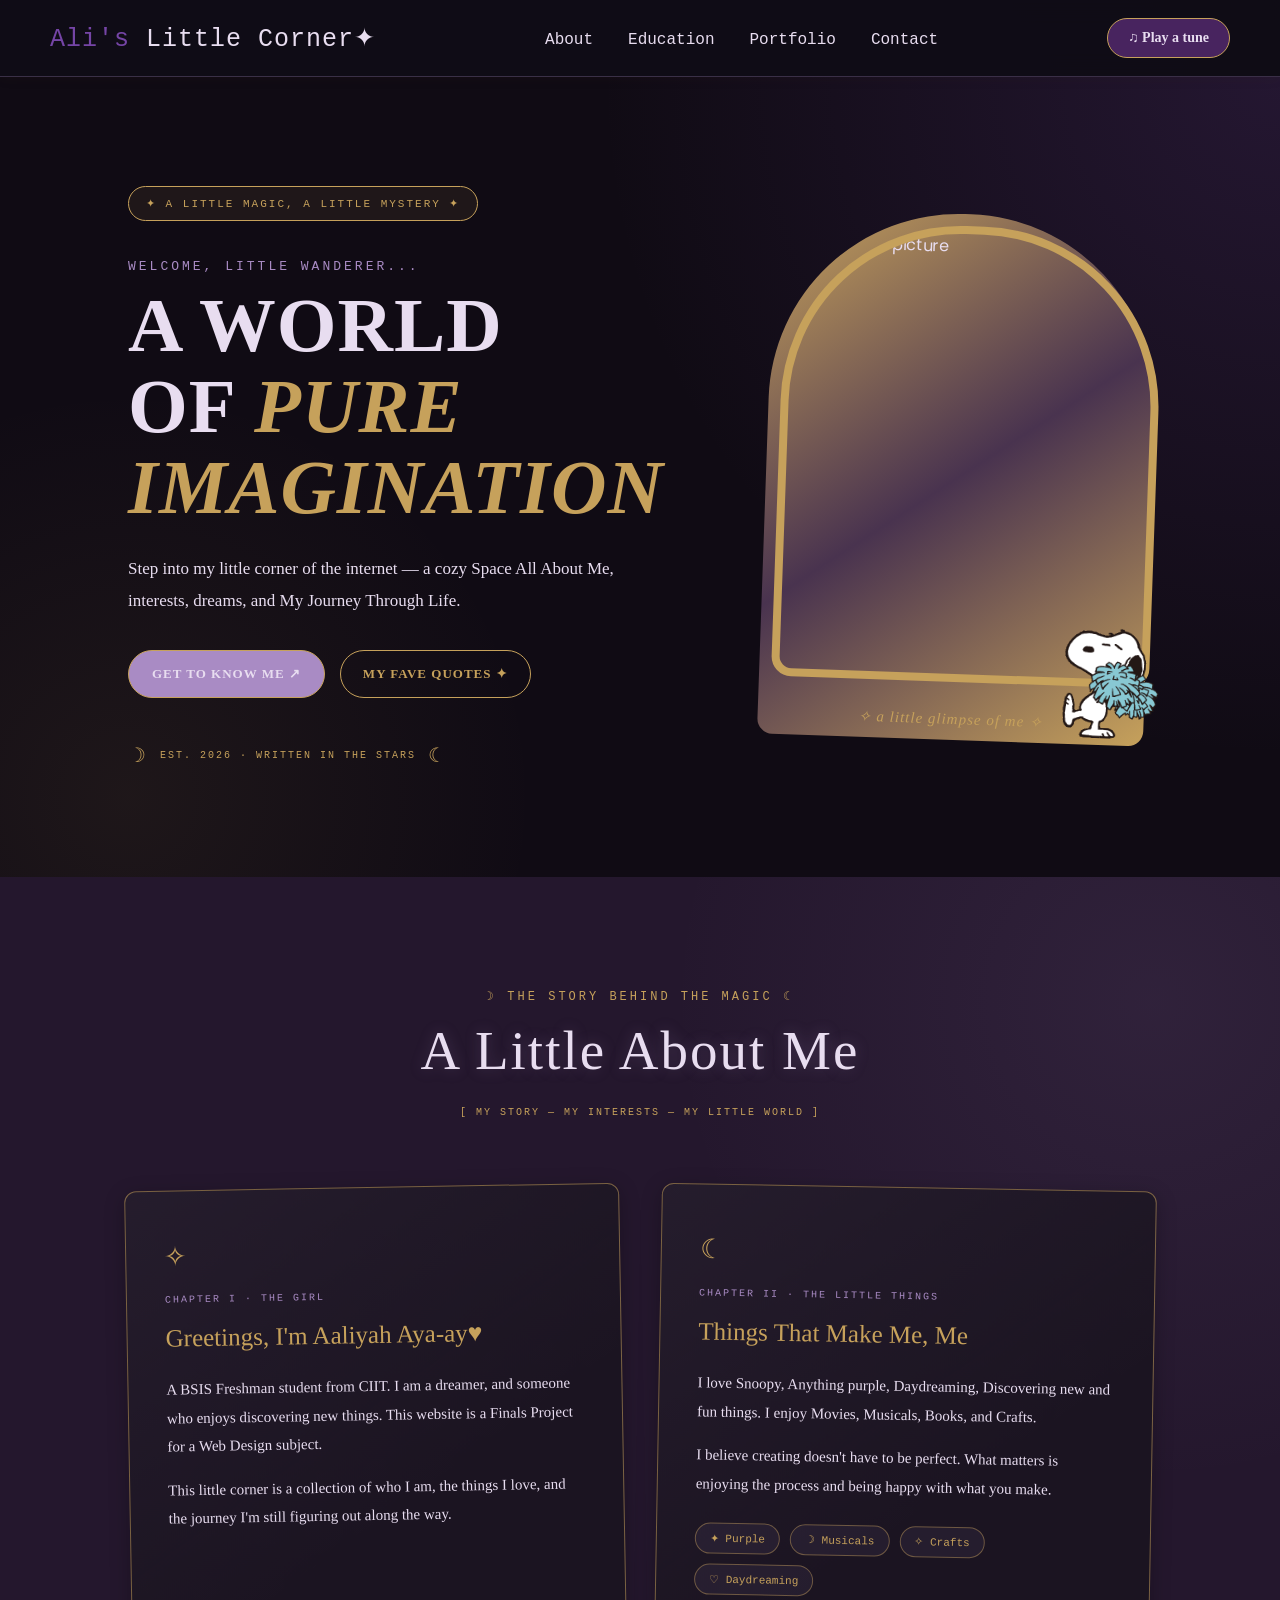
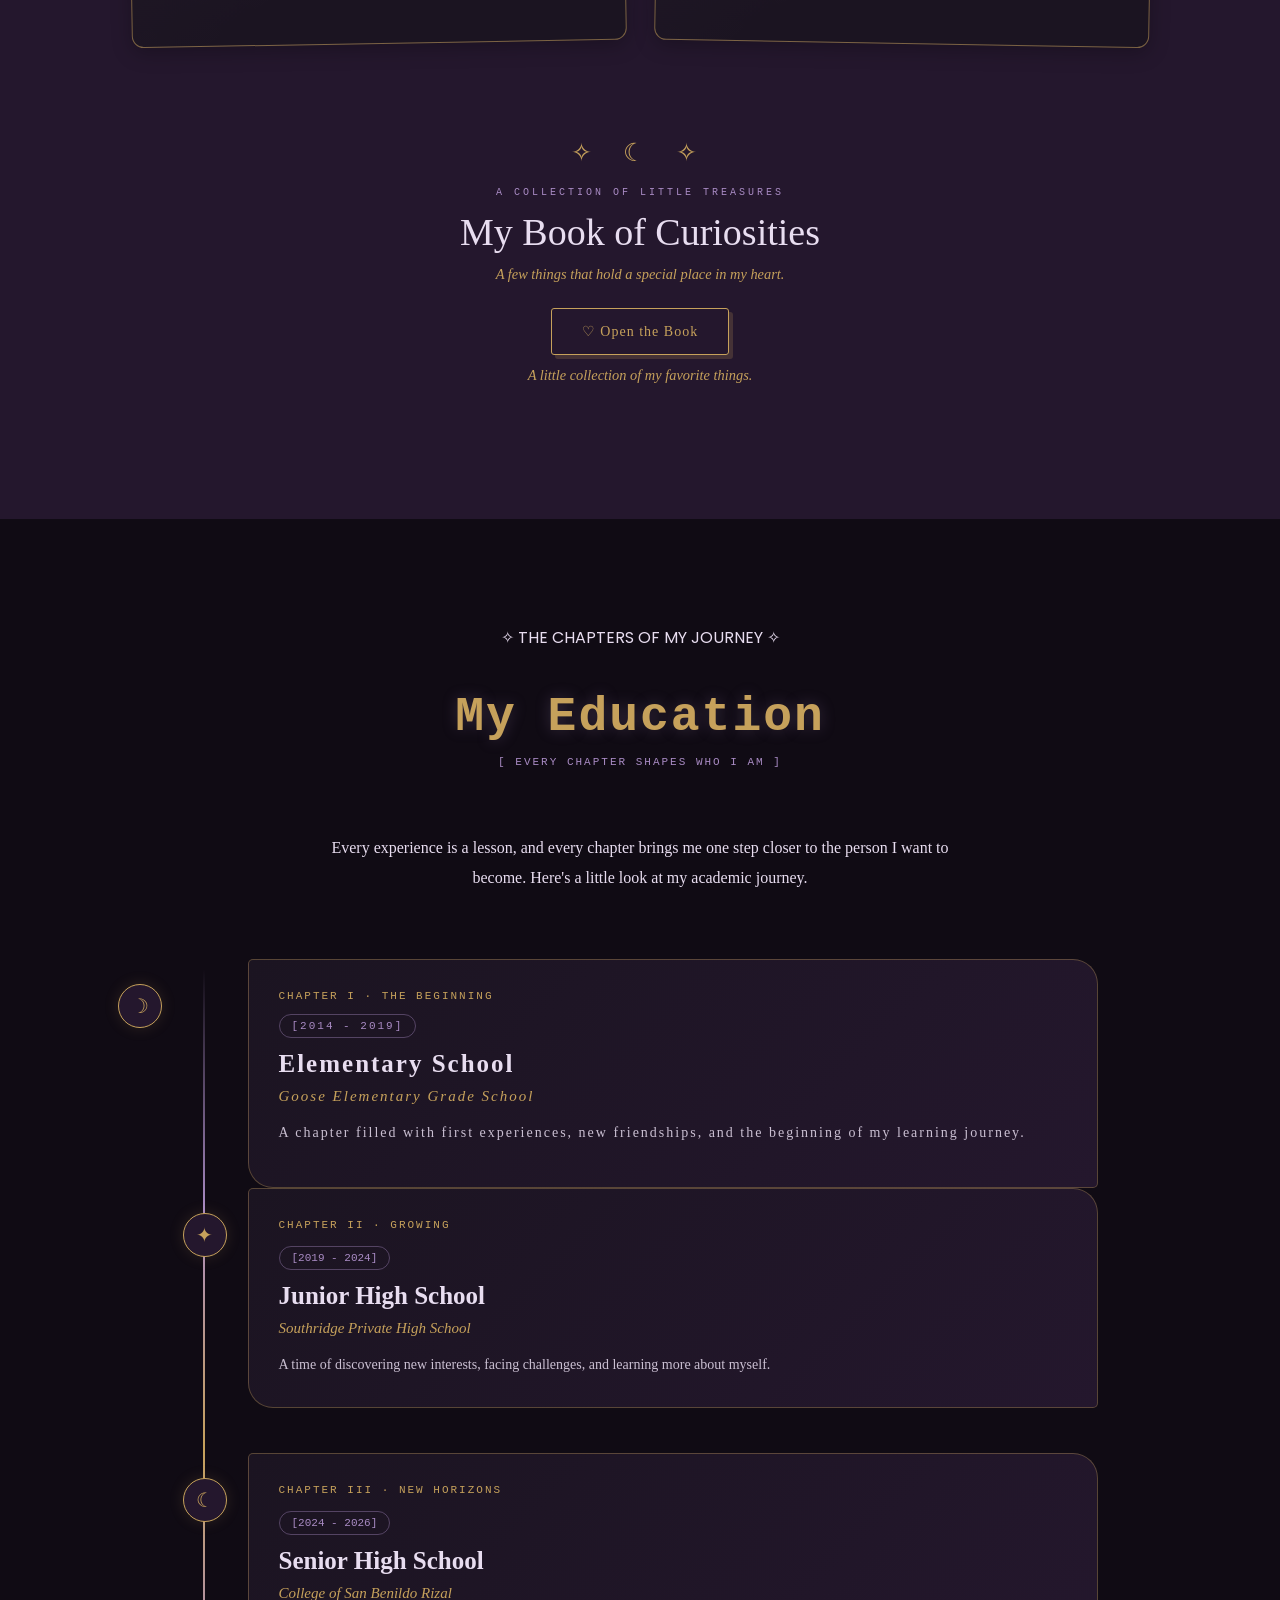
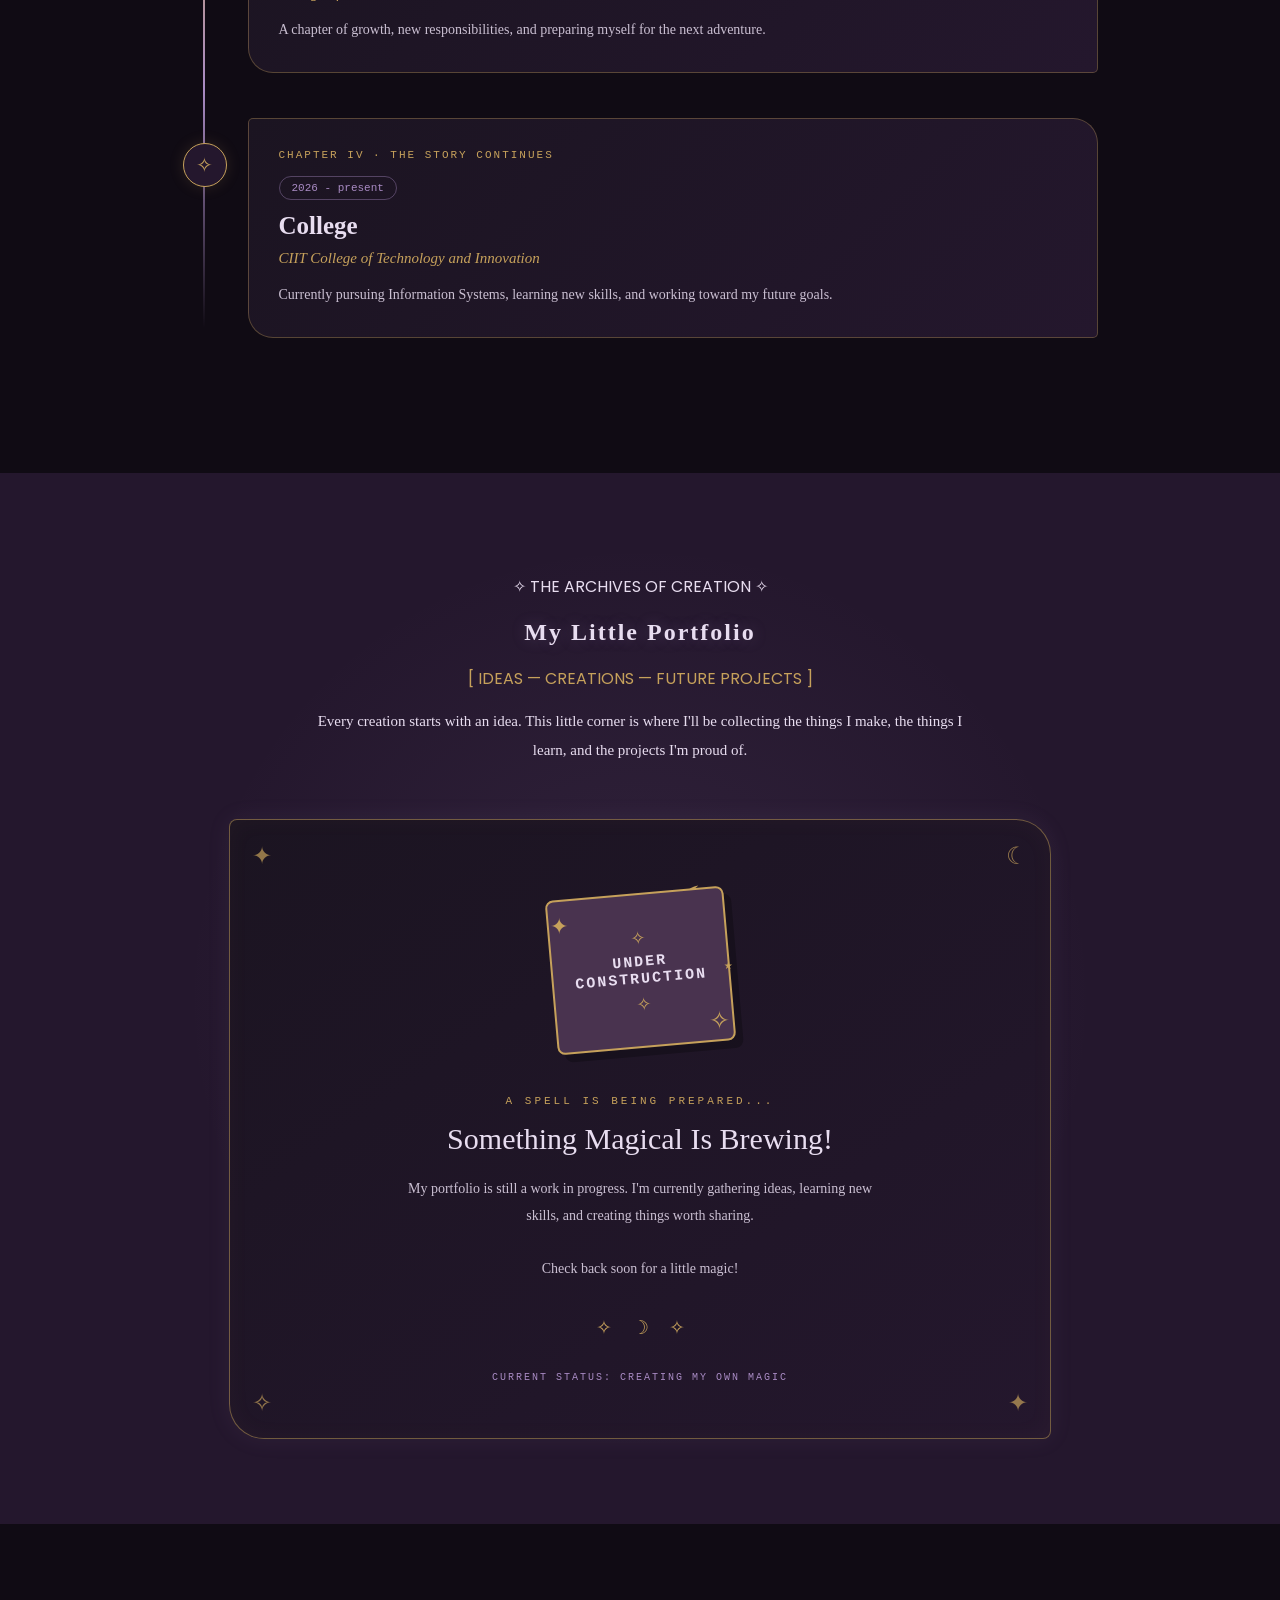
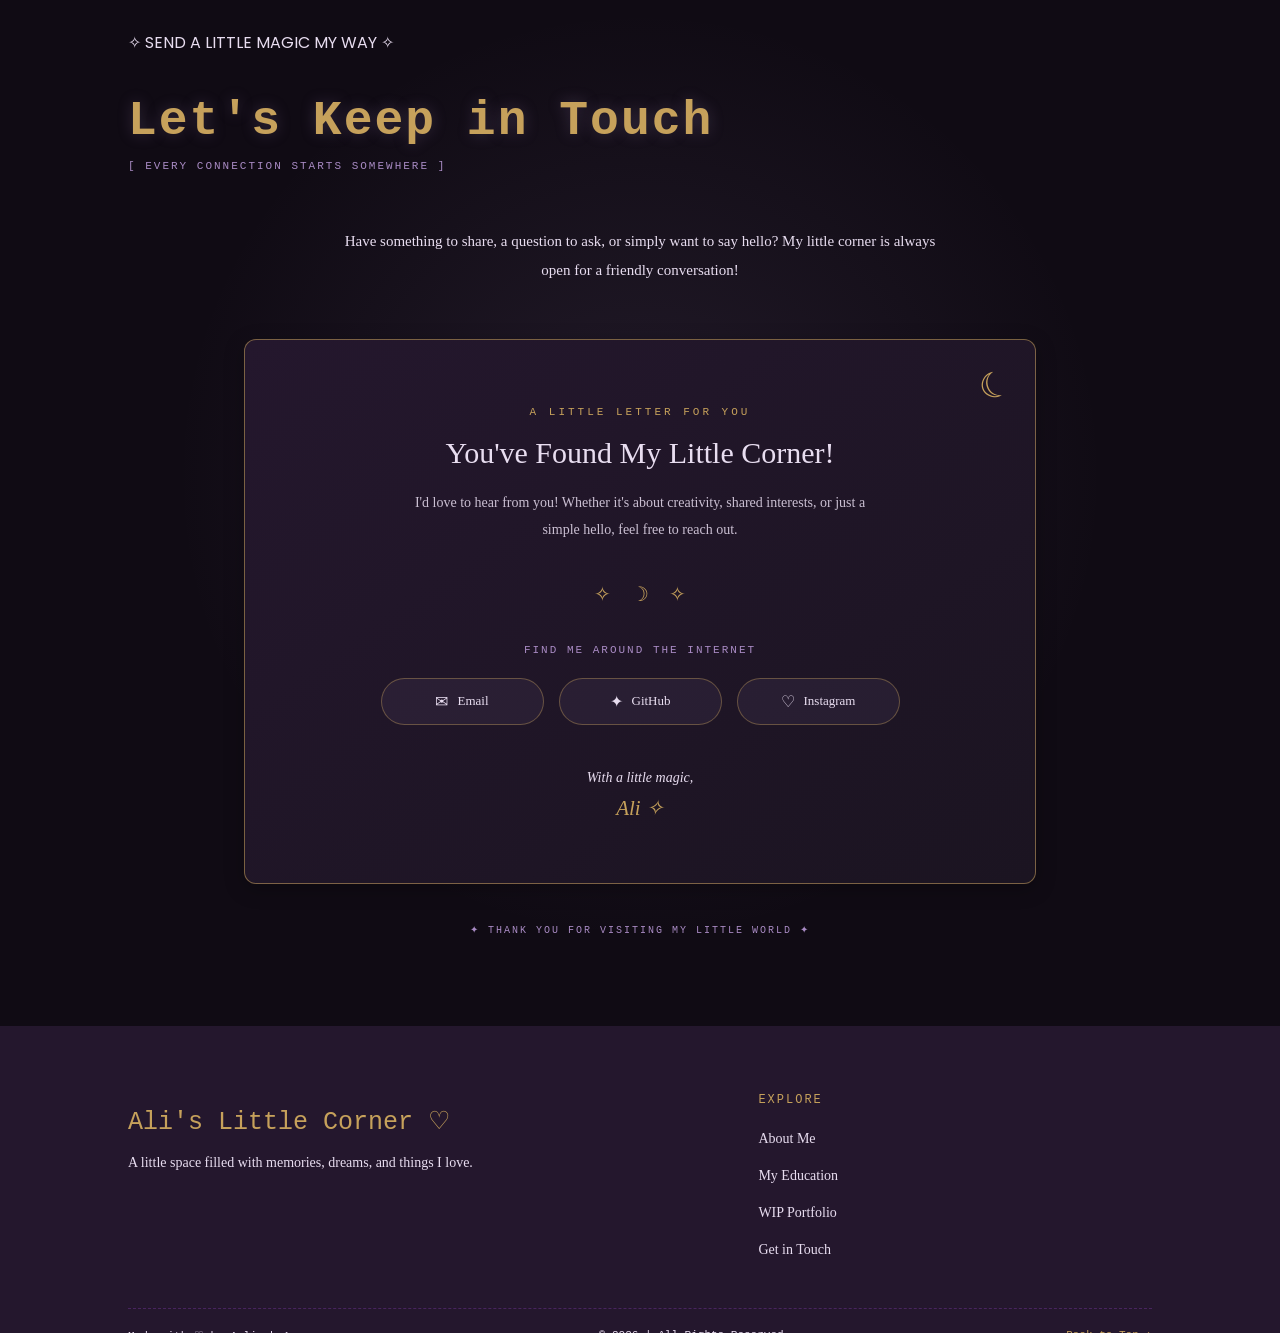
==== commit b5dceebf: "fix" ====
--- a/index.html
+++ b/index.html
@@ -32,12 +32,15 @@
          
         <section class="hero" id="home">
             <div>
-                <div class="eyebrow">A HIDDEN GEM · EST. 2026</div>
-                <h1><em>GOOD GRIEF!</em><br>HELLO THERE!</h1>
+                <div class="eyebrow">✦ A LITTLE MAGIC, A LITTLE MYSTERY ✦ </div>
+                <p class="hero-greeting">
+                    WELCOME, LITTLE WANDERER...
+                </p>
+                <h1>A WORLD<br> OF <em>PURE IMAGINATION</em></h1>
                 <p class="hero-copy">
-                    Welcome To My Little Corner of the Internet —
-                    A Cozy Space All About Me, My Interests,
-                    and My Journey Through Life.
+                    Step into my little corner of the internet —
+                    a cozy Space All About Me, interests,
+                    dreams, and My Journey Through Life.
                 </p>
 
                 <div class="hero-actions">
@@ -46,7 +49,7 @@
                     </a>
 
                     <button class="secondary" id="surpriseButton" type="button">
-                        A LITTLE SURPRISE ✦
+                        MY FAVE QUOTES ✦
                     </button>
                 </div>
 
@@ -54,51 +57,89 @@
                     <span class="bubble-icon">✦</span>
                     <p id="surpriseText">A little message for you!</p>
                 </div>
+
+                <div class="hero-footer-note">
+                    <span>☽</span>
+                    EST. 2026 · WRITTEN IN THE STARS
+                    <span>☾</span>
+                </div>
             </div>
 
             <figure class="hero-image">
+
+                <!--<img class="flag-decoration" src= images/flag-deco.jpg alt="flag">
+                <img class="letter-decoration letter-a" src= images/letter-deco-a.png alt="LetterA">
+                <img class="letter-decoration letter-l" src= images/letter-deco-l.png alt="LetterL">
+                <img class="letter-decoration letter-i" src= images/letter-deco-i.png alt="LetterI">-->
+
+                <div class="portrait-frame">
+
                 <img class="hero-photo" src="images/download.jpg" alt="My profile picture">
-                <img class="hero-sticker"
-                    src="images/snoopy_dance.gif"
-                    alt="Dancing Snoopy">
+                <img class="hero-sticker" src="images/snoopy_dance.gif" alt="Dancing Snoopy">
+
+                    <figcaption class="portrait-caption">
+                        ✧ a little glimpse of me ✧
+                    </figcaption>
             </figure>
         </section>
 
         <!-- ========== ABOUT ========== -->
          <section class="section" id="about">
+
             <div class="section-heading">
-                <h2>Who I Am</h2><span class="section-note">[ ISSUE NO. 01 — THE INTRODUCTION ]</span>
-            </div>
+                <p class="about-kicker">☽ THE STORY BEHIND THE MAGIC ☾</p>
+                <h2>A Little About Me</h2>
+                <span class="section-note">
+                    [ MY STORY — MY INTERESTS — MY LITTLE WORLD ]
+                </span>
+            </div>
+
             <div class="about-grid">
+
                 <article class="panel">
-                    <h3>HI I'm Aaliyah Aya-ay♥</h3>
-                    <p>I'm a BSIS Freshman student from CIIT. I am a dreamer, and someone who enjoys discovering new things. This website is a Finals Project for a Web Design subject.</p>
+                    <span class="panel-symbol">✧</span>
+                    <span class="panel-label">CHAPTER I · THE GIRL</span>
+
+                    <h3>Greetings, I'm Aaliyah Aya-ay♥</h3>
+                    <p>A BSIS Freshman student from CIIT. I am a dreamer, and someone who enjoys discovering new things. This website is a Finals Project for a Web Design subject.</p>
+                    <p>This little corner is a collection of who I am, the things I love, and the journey I'm still figuring out along the way.</p>
                 </article>
                 <article class="panel">
-                    <h3>A few things about me...</h3>
-                    <p>I love Snoopy, Daydreaming, Discovering new and fun things. I enjoy Movies, Musicals, Books, and Crafts.</p>
+                    <span class="panel-symbol">☾</span>
+                    <span class="panel-label">CHAPTER II · THE LITTLE THINGS</span>
+                    <h3>Things That Make Me, Me</h3>
+                    <p>I love Snoopy, Anything purple, Daydreaming, Discovering new and fun things. I enjoy Movies, Musicals, Books, and Crafts.</p>
+                    <p>I believe creating doesn't have to be perfect. What matters is enjoying the process and being happy with what you make.</p>
                     <div class="tag-row">
-                        <span class="tag">Snoopy</span>
-                        <span class="tag">Musicals</span>
-                        <span class="tag">Crafts</span>
+                        <span class="tag">✦ Purple</span>
+                        <span class="tag">☽ Musicals</span>
+                        <span class="tag">✧ Crafts</span>
+                        <span class="tag">♡ Daydreaming</span>
                     </div>
                 </article>
             </div>
 
             <!-- ========== FAV SECTION ========== -->
             <div class="fav-album-entry">
+                <div class="album-decoration">✧ ☾ ✧</div>
+                <p class="album-kicker">A COLLECTION OF LITTLE TREASURES</p>
+                <h3>My Book of Curiosities</h3>
+                <p class="album-hint">
+                    A few things that hold a special place in my heart.
+                </p>
+
                 <button class="album-toggle" id="albumToggle" type="button"
                     aria-expanded="false" aria-controls="favGallery">
-                    ♡ Open My Favorites Album
+                    ♡ Open the Book
                 </button>
                 <p class="album-hint">A little collection of my favorite things.</p>
             </div>
 
             <div class="fav-gallery" id="favGallery" hidden>
                 <div class="gallery-heading">
-                    <span class="gallery-kicker">A FEW LITTLE THINGS I LOVE</span>
-                    <h3>My Favorites's Book ♡</h3>
-                    <p>Little snapshots of the things that make me smile.</p>
+                    <span class="gallery-kicker">☽ A COLLECTION OF FAVORITES ☾</span>
+                    <h3>Little Things I Adore ♡</h3>
+                    <p>Every picture holds a little piece of my heart.</p>
                 </div>
 
                 <div class="gallery-grid">
@@ -127,6 +168,7 @@
             <div class="lightbox" id="lightbox" aria-hidden="true">
                 <button class="lightbox-close" id="lightboxClose"
                     aria-label="Close image">&times;</button>
+
                 <img id="lightboxImage" src="" alt="">
                 <p id="lightboxCaption"></p>
             </div>
@@ -135,156 +177,181 @@
          <!-- ========== EDUCATION ========== -->
          <section class="section" id="education">
             <div class="section-heading">
-                <h2>My Learning Journey</h2>
-                <span class="section-note">[ ISSUE NO. 02 — THE SCHOOL YEARS ]</span>
-                <p class="education-subtitle">
-                    Every chapter is a new lesson and adventure.
-                </p>
-            </div>
-            <div class="timeline">
-                <div class="timeline-item">
-                    <div class="timeline-dot">✿</div>
-                    <div class="timeline-card">
-                        <span class="year">2014 - 2019</span>
-                        <span class="school-level">CHAPTER 01</span>
+                <p class="section-kicker">✧ THE CHAPTERS OF MY JOURNEY ✧</p>
+                <h2>My Education</h2>
+                <p class="section-note">[ EVERY CHAPTER SHAPES WHO I AM ]</p>
+            </div>
+
+            <div class="education-intro">
+                <p>
+                    Every experience is a lesson, and every chapter brings me one step closer to the person I want to become. Here's a little look at my academic journey.
+                </p>
+            </div>
+            <div class="education-timeline">
+                <div class="timeline-symbol">☽</div>
+                <div class="education-card">
+                    <div class="education-chapter">
+                        <p class="education-chapter">CHAPTER I · THE BEGINNING</p> 
+                        <span class="education-year">[2014 - 2019]</span>
                         <h3>Elementary School</h3>
-                        <h4>Mother Goose Elementary Grade School</h4>
-                        <p>Where it all started</p>
-                    </div>
-                </div>
-                <div class="timeline-item">
-                    <div class="timeline-dot">✿</div>
-                    <div class="timeline-card">
-                        <span class="year">2019 - 2024</span>
-                        <span class="school-level">CHAPTER 02</span>
+                        <p class="education-school"> Goose Elementary Grade School</p>
+                        <p class="education-description">A chapter filled with first experiences, new friendships, and the beginning of my learning journey.</p>
+                    </div>
+                </div>
+
+                <div class="education-item">
+                    <div class="timeline-symbol">✦</div>
+                    <div class="education-card">
+                        <p class="education-chapter">CHAPTER II · GROWING</p>
+                        <span class="education-year">[2019 - 2024]</span>
                         <h3>Junior High School</h3>
-                        <h4>Southridge Private High School</h4>
-                        <p>A chapter filled with fond memories.</p>
-                    </div>
-                </div>
-                <div class="timeline-item">
-                    <div class="timeline-dot">✿</div>
-                    <div class="timeline-card">
-                        <span class="year">2024 - 2026</span>
-                        <span class="school-level">CHAPTER 03</span>
+                        <p class="education-school">Southridge Private High School</p>
+                        <p class="education-description">A time of discovering new interests, facing challenges, and learning more about myself.</p>
+                    </div>
+                </div>
+
+                <div class="education-item">
+                    <div class="timeline-symbol">☾</div>
+                    <div class="education-card">
+                        <p class="education-chapter">CHAPTER III · NEW HORIZONS</p>
+                        <span class="education-year">[2024 - 2026]</span>
                         <h3>Senior High School</h3>
-                        <h4>College of San Benildo Rizal</h4>
-                        <p>The preparation for the future.</p>
-                    </div>
-                </div>
-                <div class="timeline-item">
-                    <div class="timeline-dot">✿</div>
-                    <div class="timeline-card">
-                        <span class="year">2026 - present</span>
-                        <span class="school-level">CHAPTER 04</span>
+                        <p class="education-school">College of San Benildo Rizal</p>
+                        <p class="education-description">A chapter of growth, new responsibilities, and preparing myself for the next adventure.</p>
+                    </div>
+                </div>
+
+                <div class="education-item">
+                    <div class="timeline-symbol">✧</div>
+                    <div class="education-card">
+                        <p class="education-chapter">CHAPTER IV · THE STORY CONTINUES</p>
+                        <span class="education-year">2026 - present</span>
                         <h3>College</h3>
-                        <h4>CIIT College of Technology and Innovation</h4>
-                        <p>A new chapter of pursuing my dream.</p>
-                    </div>
-                </div>
-            
+                        <p class="education-school">CIIT College of Technology and Innovation</p>
+                        <p class="education-description">Currently pursuing Information Systems, learning new skills, and working toward my future goals.</p>
+                    </div>
+                </div>
             </div>
         </section>
 
         <!-- ========== PORTFOLIO ========-->
 
-        <section id="portfolio">
-            <div class="portfolio-container">
-                <span class="portfolio-label">A LITTLE SOMETHING IN THE MAKING</span>
-                <h2>My Portfolio ♡</h2>
-                
-                <div class="portfolio-card">
-                    <div class="portfolio-icon">✎</div>
-                    <h3>WAIT!! Under Construction!</h3>
-                    <p>
-                        This part is still a work in progress.
-                        I's still currently learning, creating, and collecting ideas for future projects.
-                    </p>
-
-                    <p class="portfolio-note">
-                        STAY TUNED!! Somthing is on the way!
-                    </p>
-
-                    <div class="portfolio-decoration">
-                        ♡ More projects coming soon! ♡
-                    </div>
-                </div>
-            </div>
+        <section class="section portfolio-section" id="portfolio">
+            <div class="section-heading">
+                <p class="section-kicker">✧ THE ARCHIVES OF CREATION ✧</p>
+                <h2>My Little Portfolio</h2>
+                <p class="section-note">[ IDEAS — CREATIONS — FUTURE PROJECTS ]</p>
+            </div>
+
+            <div class="portfolio-intro">
+                <p>Every creation starts with an idea. This little corner is where I'll be collecting the things I make, the things I learn, and the projects I'm proud of.</p>
+            </div>
+
+            <div class="work-progress-card">
+
+                <div class="progress-decoration top-left">✦</div>
+                <div class="progress-decoration top-right">☾</div>
+                <div class="progress-decoration bottom-left">✧</div>
+                <div class="progress-decoration bottom-right">✦</div>
+
+                <div class="construction-illustration">
+                    <div class="construction-moon">☾</div>
+                    <div class="construction-sign">
+                        <span class="sign-star">✧</span>
+                        <span class="sign-title">UNDER</span>
+                        <span class="sign-title">CONSTRUCTION</span>
+                        <span class="sign-star">✧</span>
+                    </div>
+                    <div class="construction-sparkle sparkle-one">✦</div>
+                    <div class="construction-sparkle sparkle-two">✧</div>
+                    <div class="construction-sparkle sparkle-three">⋆</div>
+                </div>
+
+                <p class="progress-label">A SPELL IS BEING PREPARED...</p>
+
+                <h3>Something Magical Is Brewing!</h3>
+
+                <p class="progress-description">My portfolio is still a work in progress. I'm currently gathering ideas, learning new skills, and creating things worth sharing.<br><br>Check back soon for a little magic!</p>
+
+                <div class="progress-divider">
+                    <span>✧</span>
+                    <span>☽</span>
+                    <span>✧</span>
+                </div>
+
+                <p class="progress-footer">
+                    CURRENT STATUS: CREATING MY OWN MAGIC
+                </p>
+
+            </div>
+
         </section>
 
+
         <!-- ========== CONTACT ========== -->
-        <section id="contact" class="section" aria-labelledby="contact-title">
-            <div class="container">
-
-                <div class="section-heading">
-                    <h2 id="contact-title">Let's Keep in Touch!</h2>
-                    <span class="section-note">[ ISSUE NO. 03 — THE CONTACT PAGE ]</span>
-                    <p class="contact-subtitle">
-                        Have something to say? I'd love to hear from you!
-                    </p>
-                </div>
-
-                <div class="contact-grid">
-
-                    <div class="contact-card">
-                        <div class="contact-stamp">✉</div>
-                        <span class="card-label">A LITTLE NOTE ABOUT ME</span>
-                        <h3>Aaliyah Aya-ay ♡</h3>
-                        <p class="location">📍 Philippines</p>
-
-                <div class="contact-divider"></div>
-
-                    <div class="contact-item">
-                        <span class="contact-icon">♡</span>
-                        <div>
-                        <h4>Email</h4>
-                        <p>
-                            <a href="mailto:aaliyahnicole.0930@gmail.com">
-                                aaliyahnicole.0930@gmail.com
-                            </a>
-                            <a href="mailto:aaliyah.ayaay@ciit.edu.ph">
-                                aaliyah.ayaay@ciit.edu.ph
-                            </a>
-                        </p>
-                    </div>
-                </div>
-
-                <div class="contact-item">
-                    <span class="contact-icon">☎</span>
-                    <div>
-                        <h4>Phone</h4>
-                        <p>
-                            <a href="tel:+639765584061">
-                                +63 (976) 558-4061
-                            </a>
-                        </p>
-                    </div>
-                </div>
-
-                <div class="contact-item">
-                    <span class="contact-icon">✧</span>
-                    <div>
-                        <h4>Find Me Online</h4>
-                        <p class="placeholder">
-                            LinkedIn and GitHub links 
-                        </p>
-                    </div>
-                </div>
-
-                <p class="contact-ending">Thanks for stopping by! ♡</p>
-            </div>
-
-            <div class="contact-decoration">
-                <div class="decoration-paper">
-                    <p class="small-note">note something</p>
-                    <h3>jhgjhjlkfdgf.</h3>
-                    <span class="decoration-heart">♡</span>
-                </div>
-                <p class="decoration-caption">— A note from the goat or somthg idk</p>
-            </div>
+        
+        <section class="section contact-section" id="contact">
+
+            <div class="section-heading">
+                <p class="section-kicker">✧ SEND A LITTLE MAGIC MY WAY ✧</p>
+                <h2>Let's Keep in Touch</h2>
+                <p class="section-note">[ EVERY CONNECTION STARTS SOMEWHERE ]</p>
+            </div>
+
+            <div class="contact-intro">
+                <p>Have something to share, a question to ask, or simply want to say hello? My little corner is always open for a friendly conversation!</p>
+            </div>
+
+            <div class="contact-card">
+            <div class="contact-card-decoration">☾</div>
+            <p class="contact-letter-label">A LITTLE LETTER FOR YOU</p>
+            <h3>You've Found My Little Corner!</h3>
+            <p class="contact-message">I'd love to hear from you! Whether it's about creativity, shared interests, or just a simple hello, feel free to reach out.</p>
+
+            <div class="contact-divider">
+                <span>✧</span>
+                <span>☽</span>
+                <span>✧</span>
+            </div>
+
+            <p class="contact-social-label">FIND ME AROUND THE INTERNET</p>
+            <div class="contact-links">
+                <a href="mailto:aaliyahnicole.0930@gmail.com"
+                class="contact-link">
+                <span class="contact-icon">✉</span>
+                <span>Email</span>
+            </a>
+
+            <a href="https://github.com/Ali08Niko"
+               target="_blank"
+               rel="noopener noreferrer"
+               class="contact-link">
+                <span class="contact-icon">✦</span>
+                <span>GitHub</span>
+            </a>
+
+            <a href="https://www.instagram.com/aliya.h008/"
+               target="_blank"
+               rel="noopener noreferrer"
+               class="contact-link">
+                <span class="contact-icon">♡</span>
+                <span>Instagram</span>
+            </a>
 
         </div>
+
+        <p class="contact-signature">
+            With a little magic,
+            <br>
+            <span>Ali ✧</span>
+        </p>
+
     </div>
+
+    <p class="contact-bottom-note">
+        ✦ THANK YOU FOR VISITING MY LITTLE WORLD ✦
+    </p>
+
 </section>
 
 </main>
@@ -321,4 +388,4 @@
         </div>
     </footer>
 </body>
-</html>
+</html>
--- a/style.css
+++ b/style.css
@@ -1,3 +1,4 @@
+
 /*FONTS*/
 @import url('https://fonts.googleapis.com/css2?family=Poppins:ital,wght@0,100;0,200;0,300;0,400;0,500;0,600;0,700;0,800;0,900;1,100;1,200;1,300;1,400;1,500;1,600;1,700;1,800;1,900&display=swap');
 @font-face {
@@ -24,12 +25,15 @@
 
 /*COLOR PALLET*/
 :root {
-  --primary-color: #f3e5cc;
-  --secondary-color: #c4483b;
-  --text-color: #333333;
-  --text-color-2: #c47b45;
-  --color-1: #fff2e9;
-  --color-2: #ffacac;
+    --main-bg: #100B14;
+    --section-bg: #24172D;
+    --dark-amethyst: #49334F;
+    --accent: #A98BC4;
+    --accent-light: #C6A15B;
+    --main-text: #E8DDF0;
+    --card-bg: #1B1421;
+    --witch-green: #65745A;
+    --glow: rgba(198,161,91,0. 25);
 }
 
 html {
@@ -38,28 +42,33 @@
 
 body {
   font-family: "Poppins", sans-serif;
-  background-color: var(--primary-color);
-  color: var(--text-color);
+background:
+        radial-gradient(
+            circle at 15% 10%,
+            rgba(169, 139, 196, 0.08),
+            transparent 30%
+        ),
+        var(--main-bg);  color: var(--main-text);
   margin: 0;
   padding: 0;
 }
 
 a {
-  color: var(--secondary-color);
+  color: var(--accent);
   text-decoration: none;
 }
 
 button {
-  background-color: var(--secondary-color);
-  color: var(--primary-color);
-  border: none;
-  padding: 10px 20px;
+  background-color: var(--accent);
+  color: #fffdf8;
+  border: 1px solid var(--accent-light);
+  border-radius: 25px;
   cursor: pointer;
-  transition: background-color 0.3s ease;
+  transition: all 0.3s ease;
 }
 
 button:hover {
-  background-color: var(--color-1);
+  background-color: #48245F;
 }
 
 /*HEADER*/
@@ -69,14 +78,23 @@
     align-items: center;
     padding: 18px 50px;
 
-    background-color: var(--color-1);
-    border-bottom: 2px solid #e68739;
+    background: rgba(16, 13, 22, 0.92);
+    border-bottom: 1px solid rgba(182, 154, 217, 0.25);
+    backdrop-filter: blur(12px);
 
     position: sticky;
     top: 0;
     z-index: 1000;
 
     box-shadow: 0 3px 10px rgba(70, 45, 30, 0.08);
+}
+
+.top-header a {
+  color: var(--main-text);
+}
+
+.top-header a:hover {
+  color: var(--accent-light);
 }
 
 .header {
@@ -89,11 +107,11 @@
 }
 
 .header span {
-    color: #a2352a;
+    color: #7545A6;
 }
 
 .header:hover {
-    color: #c47b45;
+    color: #e5d9f2;
 }
 
 .nav-links {
@@ -109,23 +127,23 @@
     font-family: monospace;
     font-size: 16px;
     font-weight: normal;
-    color: var(--text-color-2);
+    color: var(--main-text);
     text-decoration: none;
 
     transition: all 0.3s ease;
 }
 
 .nav-links li a:hover {
-    color: #A34438;
-    border-bottom: 2px solid #A34438;
+    color: var(--accent-light);
+    border-bottom: 2px solid var(--accent);
     padding-bottom: 5px;
 }
 
 .music-btn {
-    background-color: #A34438;
-    color: #FFF8ED;
-
-    border: none;
+    background-color: #48245F;
+    color: var(--main-text);
+
+    border: 1px solid var(--accent-light);
     border-radius: 25px;
 
     padding: 11px 20px;
@@ -138,9 +156,10 @@
 }
 
 .music-btn:hover {
-    background-color: #78372F;
+    background-color: var(--accent);
+    color: #fff2e9;
     transform: translateY(-3px);
-    box-shadow: 0 4px 8px rgba(70, 45, 30, 0.2);
+    box-shadow: 0 0px 12px rgba(182, 154, 217, 0.4);
 }
 
 @media (max-width: 768px) {
@@ -165,77 +184,90 @@
 
 /*MAIN PAGE*/
 .hero {
-    min-height: auto;
+    min-height: 620px;
     display: grid;
     grid-template-columns: 1.2fr 0.8fr;
     align-items: center;
-    gap: 50px;
-
-    padding: 70px 10%;
-    background-color: #f5ebdd;
-    color: #563c2e;
+    gap: 60px;
+
+    padding: 90px 10%;
+    background: radial-gradient(circle at top right, rgba(117, 69, 166, 0.2), transparent 45%),
+    radial-gradient(circle at 10% 90%, rgba(198, 161, 91, 0.08), transparent 30%),
+    var(--main-bg);
+    color: var(--main-text);
 
     overflow: hidden;
 }
 
+.hero-content {
+    position: relative;
+    z-index: 2;
+}
 .eyebrow {
     display: inline-block;
-    font-family: monospace;
-    font-size: 10px;
+    padding: 10px 17px;
+    font-family: monospace;
+    font-size: 11px;
     font-weight: lighter;
+    letter-spacing: 2px;
+    color: var(--accent-light);
+
+    background: rgba(198, 161, 91, 0.08);
+    border-radius: 30px;
+
+    margin-bottom: 25px;
+    border: 1px solid var(--accent-light);
+}
+
+.hero-greeting {
+    color: var(--accent);
+    font-family: monospace;
+    font-size: 13px;
     letter-spacing: 3px;
-    color: #A34438;
-
-    background-color: #ead9c3;
-    padding: 9px 15px;
-    border-radius: 20px;
-
-    margin-bottom: 20px;
+    margin-bottom: 12px;
 }
 
 .hero h1 {
-    font-family: monospace;
-    font-size: clamp(45px, 6vw, 78px);
+    font-family: Georgia, 'Times New Roman', Times, serif;
+    font-size: clamp(48px, 6vw, 82px);
     line-height: 1.05;
-    font-weight: 900;
-    color: #563c2e;
+    letter-spacing: 1px;
+    color: var(--main-text);
 
     margin: 0 0 25px;
-    letter-spacing: -2px;
 }
 
 .hero h1 em {
-    color: #A34438;
+    color: var(--accent-light);
     font-style: italic;
 }
 
 .hero-copy {
     max-width: 520px;
     font-family: Georgia, serif;
-    font-size: 16px;
-    line-height: 1.8;
-    color: #806A56;
-
-    margin-bottom: 30px;
+    font-size: 17px;
+    line-height: 1.9;
+    color: var(--main-text);
+
+    margin-bottom: 32px;
 }
 
 .hero-actions {
     display: flex;
     flex-direction: row;
-    align-items: center;
-    flex-wrap: nowrap;
+    flex-wrap: wrap;
     gap: 15px;
-    justify-content: center;
+    justify-content: flex-start;
 }
 .hero-actions .primary,
 .hero-actions .secondary {
-    white-space: nowrap;
+    white-space: normal;
 }
 
 .primary {
     display: inline-block;
-    background-color: #A34438;
-    color: #FFF8ED;
+    background-color: var(--accent);
+    color: var(--main-text);
 
     padding: 15px 23px;
     border-radius: 30px;
@@ -246,20 +278,22 @@
     letter-spacing: 1px;
     text-decoration: none;
 
+    border: 1px solid var(--accent-light);
     transition: all 0.3s ease;
 }
 
 .primary:hover {
-    background-color: #78372F;
+    background-color: #48245F;
+    color: #fff2e9;
     transform: translateY(-4px);
-    box-shadow: 0 5px 12px rgba(70, 45, 30, 0.2);
+    box-shadow: 0 0px 18px var(--glow) ;
 }
 
 .secondary {
-    background-color: transparent;
-    color: #563C2E;
-
-    border: 2px solid #B69A7A;
+    background: transparent;
+    color: var(--accent-light);
+
+    border: 1px solid var(--accent-light);
     border-radius: 30px;
 
     padding: 13px 22px;
@@ -273,44 +307,152 @@
     transition: all 0.3s ease;
 }
 .secondary:hover {
-    background-color: #EAD9C3;
-    border-color: #A34438;
-    color: #A34438;
+    background: rgba(198, 161, 91, 0.12);
+    border-color: var(--accent-light);
+    color: var(--main-text);
     transform: translateY(-4px);
+    box-shadow: 0 0 18px var(--glow);
+}
+
+.hero-footer-note {
+    display: flex;
+    align-items: center;
+    gap: 12px;
+
+    margin-top: 45px;
+
+    color: var(--accent-light);
+    font-family: monospace;
+    font-size: 10px;
+    letter-spacing: 2px;
+}
+.hero-footer-note span {
+    font-size: 20px;
 }
 
 /*IMAGE*/
 .hero-image {
-    margin: 0;
     position: relative;
     justify-self: center;
-}
-
-.hero-image img {
     width: 100%;
-    max-width: 400px;
-    height: 450px;
+    max-width: 390px;
+    margin: 0;
+}
+
+.portrait-frame {
+    position: relative;
+    padding: 12px;
+
+    background: linear-gradient(
+        145deg,
+        var(--accent-light),
+        var(--dark-amethyst),
+        var(--accent-light)
+    );
+    border-radius: 190px 190px 15px 15px;
+    box-shadow: 0 0 35px var(--gold-glow);
+
+    transform: rotate(2deg);
+    transition: 0.4s ease;
+}
+
+.portrait-frame:hover {
+    transform: rotate(0deg) translateY(-6px);
+    box-shadow: 0 0 45px var(--gold-glow);
+}
+
+.hero-image .hero-photo {
+    display: block;
+    width: 100%;
+    height: 440px;
     object-fit: cover;
 
-    border: 10px solid #FFF8ED;
-    border-radius: 180px 180px 20px 20px;
-
-    box-shadow: 10px 12px 0px #D8BFA2;
-    transform: rotate(2deg);
-
-    transition: all 0.4s ease;
-}
-
-.hero-image img:hover {
+    border: 2px solid var(--main-bg);
+    border-radius: 180px 180px 8px 8px;
+    box-shadow: none;
+    transform: none;
+
+}
+/*
+.flag-decoration {
+    position: relative;
+    top: 10px;
+    right: -160px;
+
+    width: 100px;
+    height: auto;
+}
+
+.letter-decoration {
+    position: relative;
+    width: 50px;
+    height: auto;
+}
+
+.letter-a {
+    width: 95px;
+    height: auto;
+    top: 55%;
+    right: -45px;
+}
+.letter-l {
+    width: 95px;
+    height: auto;
+    top: 15%;
+    right: -45px;
+}
+
+.letter-i {
+    width: 95px;
+    height: auto;
+    top: 5%;
+    right: -35x;
+}
+    */
+.hero-image .hero-sticker {
+    position: absolute;
+    width: 115px;
+    height: auto;
+
+    right: -40px;
+    bottom: 45px;
+
+    object-fit: contain;
+    border: none;
+    border-radius: 0;
+    box-shadow: none;
+    transform: none;
+
+    z-index: 4;
+}
+
+.hero-image .hero-sticker:hover {
+    transform: rotate(5deg) scale(1.08);
+    box-shadow: none;
+}
+
+.hero-image .hero-photo:hover {
+    box-shadow: 10px 12px 0px var(--accent);
     transform: rotate(0deg) translateY(-5px);
+}
+
+.portrait-caption {
+    text-align: center;
+    margin-top: 28px;
+
+    color: var(--accent-light);
+    font-family: Georgia, serif;
+    font-style: italic;
+    font-size: 15px;
+    letter-spacing: 1px;
 }
 
 @media (max-width: 768px) {
     .hero {
         grid-template-columns: 1fr;
         text-align: center;
-        padding: 60px 25px;
-        gap: 45px;
+        padding: 65px 25px;
+        gap: 65px;
     }
 
     .hero-copy {
@@ -322,11 +464,39 @@
         justify-content: center;
     }
 
-    .hero-image img {
-        max-width: 300px;
+    .hero-footer-note {
+        justify-content: center;
+        font-size: 9px;
+    }
+
+    .hero-image {
+        max-width: 290px;
+    }
+
+    .hero-image .hero-photo {
         height: 350px;
     }
-}
+
+    .moon-decoration {
+        right: -15px;
+        font-size: 65px;
+    }
+
+    .star-one {
+        left: -20px;
+    }
+
+    .star-two {
+        right: -20px;
+    }
+
+    .hero-image .hero-sticker {
+        width: 85px;
+        right: -20px;
+        bottom: 35px;
+    }
+}
+
 
 /*SURPRISE BUTTON*/
 .surprise-bubble {
@@ -339,11 +509,11 @@
     margin-top: 30px;
     padding: 20px;
 
-    background: #fff2e9;
-    border: 2px solid #c47b45;
+    background: #48245F;
+    border: 2px solid var(--accent-light);
     border-radius: 18px;
 
-    box-shadow: 4px 5px 0 #ffacac;
+    box-shadow: 4px 5px 0 var(--accent);
 
     z-index: 10;
 }
@@ -355,7 +525,7 @@
 
 .surprise-bubble p {
     margin: 0;
-    color: #333333;
+    color: var(--main-text);
 
     font-family: monospace;
     font-size: 15px;
@@ -364,7 +534,7 @@
 
 .bubble-icon {
     display: block;
-    color: #c4483b;
+    color: var(--accent-light);
     font-size: 20px;
     margin-bottom: 8px;
 }
@@ -383,35 +553,49 @@
 
 /*ABOUT SECTION*/
 #about {
-    padding: 90px 10%;
-    background-color: #f3e5cc;
+    padding: 100px 10%;
+    background:
+        radial-gradient(
+            circle at 90% 10%,
+            rgba(169, 139, 196, 0.09),
+            transparent 30%
+        ),
+        var(--section-bg);
     position: relative;
     overflow: hidden;
 }
 
 #about .section-heading {
-    text-align: left;
-    margin-bottom: 55px;
-}
-
-#about .sec h2 {
-    font-family: monospace;
-    font-size: clamp(32px, 4vw, 48px);
-    color: #563C2E;
-    margin: 0 0 12px;
+    text-align: center;
+    margin-bottom: 65px;
+}
+
+.about-kicker {
+    color: var(--accent-light);
+    font-family: monospace;
+    font-size: 12px;
+    letter-spacing: 3px;
+    margin-bottom: 15px;
+}
+
+#about .section-heading h2 {
+    font-family: Georgia, 'Times New Roman', Times, serif;
+    font-size: clamp(36px, 5vw, 55px);
+    color: var(--main-text);
+    margin: 0 0 15px;
+    font-weight: normal;
 }
 
 #about .section-note {
-    display: inline-block;
-    font-family: monospace;
-    font-size: 11px;
+    font-family: monospace;
+    font-size: 10px;
     letter-spacing: 2px;
-    color: #c4483b;
+    color: var(--accent-light);
 }
 
 #about .about-grid {
     display: grid;
-    grid-template-columns: 1fr 1fr;
+    grid-template-columns: repeat(2, minmax(0, 1fr));
     gap: 35px;
     max-width: 1100px;
     margin: auto;
@@ -420,59 +604,67 @@
 
 #about .panel {
     position: relative;
-    background-color: #fff2e9;
-    padding: 40px;
-    border: 2px solid #B69A7A;
-    border-radius: 8px;
-    box-shadow: 7px 7px 0 #D8BFA2;
-    transition: transform 0.3s ease, box-shodow 0.3s ease;
+    background:
+        linear-gradient(
+            145deg,
+            rgba(169, 139, 196, 0.07),
+            transparent 65%
+        ),
+        var(--card-bg);
+    padding: 45px 38px;
+    border: 1px solid rgba(198, 161, 91, 0.6);
+    border-radius: 5px;
+    box-shadow:
+        0 8px 25px rgba(0, 0, 0, 0.2),
+        inset 0 0 25px rgba(169, 139, 196, 0.035);
+    transition: transform 0.3s ease;
 }
 
 #about .panel:first-child {
-    transform: rotate(-1.5deg);
+    transform: rotate(-1deg);
 }
 
 #about .panel:last-child {
-    transform: rotate(1.5deg);
+    transform: rotate(1deg);
 }
 
 #about .panel:hover {
-    transform: translateY(-7px) rotate(0deg);
-    box-shadow: 9px 12px #D8BFA2;
+    transform: translateY(-8px) rotate(0deg);
+    box-shadow: 0 12px 30px rgba(0, 0, 0, 0.3);
+    border-color: var(--accent-light)
+}
+
+.panel-symbol {
+    display: block;
+    color: var(--accent-light);
+    font-size: 27px;
+    margin-bottom: 18px;
+}
+
+.panel-label {
+    display: block;
+    color: var(--accent);
+    font-family: monospace;
+    font-size: 10px;
+    letter-spacing: 2px;
+    margin-bottom: 15px;
 }
 
 #about .panel h3 {
-    font-family: monospace;
-    font-size: 23px;
-    color: #A34438;
+    color: var(--accent-light);
+    font-family: Georgia, serif;
+    font-size: 25px;
+    font-weight: normal;
+    line-height: 1.4;
     margin: 0 0 20px;
-    line-height: 1.4;
 }
 
 #about .panel p {
-    font-family: monospace;
-    font-size: 16px;
+    color: var(--main-text);
+    font-family: Georgia, serif;
+    font-size: 15px;
     line-height: 1.9;
-    color: #806A56;
-    margin: 0;
-}
-
-#about .panel:first-child::before {
-    content: "✦"; 
-    position: absolute;
-    top: -20px;
-    right: 20px;
-    font-size: 25px;
-    color: #c4483b;
-}
-
-#about .panel:last-child::before {
-    content: "♡";
-    position: absolute;
-    bottom: 12px;
-    right: 20px;
-    font-size: 30px;
-    color: #c4483b;
+    margin-bottom: 15px;
 }
 
 #about .tag-row {
@@ -483,63 +675,96 @@
 }
 
 #about .tag {
-    display: inline-block;
-    background-color: #ead9c3;
-    color: #78372f;
-    border: 1px solid #c47b45;
+    padding: 8px 14px;
+
+    background: rgba(169, 139, 196, 0.08);
+    border: 1px solid rgba(198, 161, 91, 0.45);
     border-radius: 20px;
-    padding: 8px 16px;
-    font-family: monospace;
-    font-size: 12px;
-    transition: all 0.3s ease;
+
+    color: var(--accent-light);
+    font-family: monospace;
+    font-size: 11px;
+
+    transition: 0.3s ease;
 }
 
 #about .tag:hover {
-    background-color: #a34438;
-    color: #fff8ed;
+    background: var(--dark-amethyst);
     transform: translateY(-3px);
 }
+
 
 /*Photo button*/
 .fav-album-entry {
     text-align: center;
-    margin: 34px auto 8px;
+    margin: 90px auto 35px;
+}
+
+.album-decoration {
+    color: var(--accent-light);
+    font-size: 25px;
+    letter-spacing: 12px;
+    margin-bottom: 15px;
+}
+
+.album-kicker {
+    color: var(--accent);
+    font-family: monospace;
+    font-size: 10px;
+    letter-spacing: 3px;
+}
+
+.fav-album-entry h3 {
+    color: var(--main-text);
+    font-family: Georgia, serif;
+    font-size: clamp(27px, 4vw, 38px);
+    font-weight: normal;
+    margin: 12px 0;
+}
+
+.album-hint {
+    color: var(--main-text);
+    font-family: Georgia, serif;
+    font-style: italic;
+    font-size: 15px;
+    margin-bottom: 25px;
 }
 
 .album-toggle {
-    border: 2px solid #563C2E;
-    border-radius: 30px;
-    padding: 13px 25px;
-    background: #c4483b;
-    color: #fff2e9;
-    font: inherit;
-    font-weight: 600;
+    border: 1px solid var(--accent-light);
+    border-radius: 3px;
+    padding: 14px 30px;
+    background: transparent;
+    color: var(--accent-light);
+    font-family: Georgia, serif;
+    font-size: 14px;
+    letter-spacing: 1px;
     cursor: pointer;
-    box-shadow: 4px 4px 0 #563C2E;
-    transition: 0.2s ease;
+    box-shadow: 4px 4px 0 rgba(198, 161, 91, 0.2);
+    transition: 0.3s ease;
 }
 
 .album-toggle:hover {
     transform: translateY(-3px);
-    background: #a83c32;
-    box-shadow: 4px 7px 0 #563C2E;
+    background: var(--dark-amethyst);
+    box-shadow: 5px 7px 0 rgba(198, 161, 91, 0.25);
 }
 
 .album-hint {
     margin-top: 12px;
-    color: #765744;
+    color: var(--accent-light);
     font-size: 0.9rem;
 }
 
 .fav-gallery {
-    margin: 28px auto 10px;
-    padding: 30px;
+    margin: 40px auto 10px;
+    padding: 40px;
     max-width: 1050px;
-    background: #fff2e9;
-    border: 2px dashed #b98b68;
-    border-radius: 18px;
-    box-shadow: 5px 5px 0 rgba(86, 60, 46, 0.15);
-    animation: albumOpen 0.35s ease both;
+    background: var(--card-bg);
+    border: 1px solid rgba(198, 161, 91, 0.55);
+    border-radius: 5px;
+    box-shadow: 0 10px 30px rgba(0, 0, 0, 0.25);
+    animation: albumOpen 0.4s ease both;
 }
 
 .fav-gallery[hidden] {
@@ -548,47 +773,54 @@
 
 .gallery-heading {
     text-align: center;
-    margin-bottom: 25px;
+    margin-bottom: 35px;
 }
 
 .gallery-kicker {
-    color: #c4483b;
-    font: 0.75rem monospace;
-    letter-spacing: 2px;
+    color: var(--accent-light);
+    font-family: monospace;
+    font-size: 10px;
+    letter-spacing: 3px;
 }
 
 .gallery-heading h3 {
-    margin: 8px 0;
-    color: #563C2E;
-    font: 700 clamp(24px, 4vw, 34px) Georgia, serif;
+    margin: 12px 0;
+    color: var(--main-text);
+    font-family: Georgia, serif;
+    font-size: 30px;
+    font-weight: normal;
 }
 
 .gallery-heading p {
-    color: #765744;
+    color: var(--main-text);
+    font-family: Georgia, serif;
+    font-style: italic;
 }
 
 .gallery-grid {
     display: grid;
     grid-template-columns: repeat(4, minmax(0, 1fr));
-    gap: 20px;
+    gap: 22px;
 }
 
 .gallery-photo {
     margin: 0;
-    padding: 10px 10px 14px;
-    background: #fffdf8;
-    border: 1px solid #e2cdb8;
-    box-shadow: 2px 4px 9px rgba(86, 60, 46, 0.14);
+    padding: 10px 10px 15px;
+    background: #E8DDF0;
+    border: 1px solid var(--accent-light);
+    box-shadow: 0 5px 15px rgba(0, 0, 0, 0.25);
     transform: rotate(-1deg);
-    transition: transform 0.2s ease;
+    transition: transform 0.3s ease;
 }
 
 .gallery-photo:nth-child(even) {
-    transform: rotate(1.5deg);
+    transform: rotate(1deg);
 }
 
 .gallery-photo:hover {
-    transform: translateY(-5px) rotate(0);
+    transform: translateY(-7px) rotate(0deg);
+    box-shadow: 0 10px 20px rgba(0, 0, 0, 0.3);
+
 }
 
 .gallery-photo img {
@@ -596,20 +828,21 @@
     width: 100%;
     aspect-ratio: 1 / 1;
     object-fit: cover;
-    background: #ead8c4;
+    background: var(--accent-light);
+    cursor: zoom-in;
 }
 
 .gallery-photo figcaption {
-    padding-top: 11px;
-    color: #765744;
+    padding-top: 12px;
+    color: var(--section-bg);
     text-align: center;
-    font: italic 15px Georgia, serif;
+    font: italic 14px Georgia, serif;
 }
 
 @keyframes albumOpen {
     from {
         opacity: 0;
-        transform: translateY(12px);
+        transform: translateY(15px);
     }
     to {
         opacity: 1;
@@ -618,35 +851,58 @@
 }
 
 @media (max-width: 768px) {
+
+    #about {
+        padding: 75px 25px;
+    }
+
+    #about .about-grid {
+        grid-template-columns: 1fr;
+        gap: 30px;
+    }
+
+    #about .panel:first-child,
+    #about .panel:last-child {
+        transform: none;
+    }
+
+    #about .panel {
+        padding: 32px 25px;
+    }
+
+    .fav-gallery {
+        padding: 25px 18px;
+    }
+
     .gallery-grid {
         grid-template-columns: repeat(2, minmax(0, 1fr));
+        gap: 15px;
     }
 }
 
 @media (max-width: 420px) {
     .gallery-grid {
+        grid-template-columns: 1fr 1fr;
         gap: 12px;
     }
 
     .gallery-photo {
-        padding: 7px 7px 11px;
+        padding: 7px 7px 12px;
     }
 
     .gallery-photo figcaption {
-        font-size: 13px;
-    }
-}
-
-.gallery-photo img {
-    cursor: zoom-in;
-}
+        font-size: 12px;
+    }
+}
+
+
 
 .lightbox {
     display: none;
     position: fixed;
     z-index: 9999;
     inset: 0;
-    background: rgba(35, 25, 20, 0.92);
+    background: rgba(35, 13, 22, 0.95);
     justify-content: center;
     align-items: center;
     flex-direction: column;
@@ -661,14 +917,14 @@
     max-width: 85%;
     max-height: 75vh;
     object-fit: contain;
-    border: 8px solid #fff2e9;
+    border: 8px solid var(--accent-light);
     border-radius: 5px;
     box-shadow: 0 8px 30px rgba(0, 0, 0, 0.4);
     animation: zoomIn 0.25s ease;
 }
 
 .lightbox p {
-    color: #fff2e9;
+    color: var(--main-text);
     font-family: Georgia, serif;
     font-style: italic;
     font-size: 18px;
@@ -682,13 +938,13 @@
     right: 30px;
     background: none;
     border: none;
-    color: #fff2e9;
+    color: var(--main-text);
     font-size: 42px;
     cursor: pointer;
 }
 
 .lightbox-close:hover {
-    color: #ffacac;
+    color: var(--accent-light);
 }
 
 @keyframes zoomIn {
@@ -706,8 +962,31 @@
 /*EDUCATION*/
 #education {
     padding: 90px 10%;
-    background-color: #fff2e9;
+    background-color: var(--main-bg);
     position: relative;
+}
+
+.education-section {
+    position: relative;
+    overflow: hidden;
+    padding: 100px 10%;
+    background:
+        radial-gradient(
+            circle at 15% 20%,
+            rgba(169, 139, 196, 0.10),
+            transparent 35%
+        ),
+        var(--main-bg);
+}
+
+.education-intro {
+    max-width: 650px;
+    margin: 0 auto 65px;
+    text-align: center;
+    color: var(--main-text);
+    font-family: Georgia, serif;
+    line-height: 1.9;
+    font-size: 16px;
 }
 
 #education .section-heading {
@@ -718,7 +997,7 @@
 #education .section-heading h2 {
     font-family: monospace;
     font-size: clamp(32px, 4vw, 48px);
-    color: #563c2e;
+    color: var(--accent-light);
     margin-bottom: 12px;
 }
 
@@ -726,196 +1005,432 @@
     font-family: monospace;
     font-size: 11px;
     letter-spacing: 2px;
-    color: #c4483b;
+    color: var(--accent);
 }
 
 .education-subtitle {
     font-family: Georgia, serif;
-    color: #806a56;
+    color: var(--main-text);
     margin-top: 18px;
 }
 
-#education .timeline {
+.education-timeline {
     position: relative;
     max-width: 850px;
     margin: auto;
-}
-
-#education .timeline::before {
+    padding-left: 65px;
+}
+
+.education-timeline::before {
     content: "";
     position: absolute;
-    top: 0;
-    bottom: 0;
-    left: 25px;
-    width: 3px;
-    background: #c47b45;
-}
-
-#education .timeline-item {
+    left: 20px;
+    top: 10px;
+    bottom: 10px;
+    width: 2px;
+    background: linear-gradient(
+        to bottom,
+        transparent,
+        var(--accent),
+        var(--accent-light),
+        var(--accent),
+        transparent
+    );
+}
+
+.education-item {
     position: relative;
-    display: flex;
-    align-items: flex-start;
-    gap: 30px;
     margin-bottom: 45px;
 }
 
-#education .timeline-dot {
-    position: relative;
-    z-index: 2;
-    min-width: 50px;
-    height: 50px;
+.timeline-symbol {
+    position: absolute;
+    left: -65px;
+    top: 25px;
+    width: 42px;
+    height: 42px;
     display: flex;
     align-items: center;
     justify-content: center;
-    background: #c4483b;
-    color: #fff8ed;
-    border: 4px solid #fff2e9;
+    border: 1px solid var(--accent-light);
     border-radius: 50%;
-    font-size: 23px;
-    box-shadow: 0 0 0 2px #c47b45;
-}
-
-#education .timeline-card {
-    flex: 1;
-    padding: 28px 35px;
-    background: #f3e5cc;
-    border: 2px solid #b69a7a;
-    border-radius: 8px;
-    box-shadow: 6px 6px 0 #d8bfa2;
-    transition: all 0.3s ease;
-}
-
-#education .timeline-card:hover {
-    transform: translateX(8px);
-    box-shadow: 9px 9px 0 #d8bfa2;
-}
-
-#education .year {
+    background: var(--section-bg);
+    color: var(--accent-light);
+    font-size: 20px;
+    z-index: 2;
+    box-shadow: 0 0 15px rgba(198, 161, 91, 0.15);
+}
+
+.education-card {
+    position: relative;
+    padding: 30px;
+    border: 1px solid rgba(198, 161, 91, 0.35);
+    border-radius: 5px 25px 5px 25px;
+    background: linear-gradient(
+        135deg,
+        var(--card-bg),
+        var(--section-bg)
+    );
+    transition: transform 0.3s ease, box-shadow 0.3s ease;
+}
+
+.education-card:hover {
+    transform: translateY(-6px);
+    box-shadow: 0 10px 25px rgba(169, 139, 196, 0.12);
+    border-color: var(--accent-light);
+}
+
+.education-chapter {
+    margin: 0 0 12px;
+    color: var(--accent-light);
+    font-family: monospace;
+    font-size: 11px;
+    letter-spacing: 2px;
+}
+
+.education-year {
     display: inline-block;
-    background: #a34438;
-    color: #fff8ed;
-    padding: 7px 15px;
+    margin-bottom: 12px;
+    padding: 5px 12px;
+    border: 1px solid rgba(169, 139, 196, 0.4);
     border-radius: 20px;
-    font-family: monospace;
-    font-size: 12px;
-    letter-spacing: 1px;
-}
-
-#education .school-level {
-    display: block;
-    margin-top: 18px;
-    font-family: monospace;
-    font-size: 10px;
-    letter-spacing: 3px;
-    color: #c47b45;
-}
-
-
-#education .timeline-card h3 {
-    font-family: monospace;
-    color: #563c2e;
-    font-size: 23px;
-    margin: 8px 0;
-}
-
-#education .timeline-card h4 {
-    color: #a34438;
-    font-family: Georgia, serif;
-    font-size: 16px;
-    margin: 0 0 12px;
-}
-
-#education .timeline-card p {
-    color: #806a56;
+    color: var(--accent);
+    font-family: monospace;
+    font-size: 11px;
+}
+
+
+.education-card h3 {
+    margin: 0 0 10px;
+    color: var(--main-text);
+    font-family: Georgia, serif;
+    font-size: 25px;
+}
+
+.education-school {
+    margin: 0 0 15px;
+    color: var(--accent-light);
+    font-family: Georgia, serif;
+    font-style: italic;
+    font-size: 15px;
+}
+
+.education-description {
+    margin: 0;
+    color: var(--main-text);
     font-family: Georgia, serif;
     font-size: 14px;
-    line-height: 1.7;
-    margin: 0;
+    line-height: 1.8;
+    opacity: 0.85;
+}
+
+@media (max-width: 600px) {
+    .education-section {
+        padding: 75px 7%;
+    }
+
+    .education-intro {
+        font-size: 14px;
+        margin-bottom: 45px;
+    }
+
+    .education-timeline {
+        padding-left: 48px;
+    }
+
+    .education-timeline::before {
+        left: 15px;
+    }
+
+    .timeline-symbol {
+        left: -48px;
+        width: 34px;
+        height: 34px;
+        font-size: 16px;
+    }
+
+    .education-card {
+        padding: 22px;
+    }
+
+    .education-card h3 {
+        font-size: 21px;
+    }
 }
 
 /*PORTFOLIO*/
 
 #portfolio {
     padding: 85px 8%;
-    background-color: #f3e5cc;
+    background-color: var(--section-bg);
     text-align: center;
 }
 
-.portfolio-container {
-    max-width: 850px;
+.portfolio-section {
+    position: relative;
+    overflow: hidden;
+    padding: 100px 10%;
+    background:
+        radial-gradient(
+            circle at 50% 50%,
+            rgba(169, 139, 196, 0.10),
+            transparent 55%
+        ),
+        var(--main-bg);
+}
+
+.portfolio-intro {
+    max-width: 650px;
+    margin: 0 auto 55px;
+    text-align: center;
+    color: var(--main-text);
+    font-family: Georgia, serif;
+    font-size: 15px;
+    line-height: 1.9;
+}
+
+.work-progress-card {
+    position: relative;
+    max-width: 750px;
     margin: auto;
-}
-
-.portfolio-label {
-    color: #c4483b;
-    font-family: monospace;
-    font-size: 13px;
-    letter-spacing: 3px;
-}
-
-#portfolio h2 {
-    color: #563C2E;
-    font-family: monospace;
-    font-size: clamp(32px, 4vw, 48px);
-    margin: 12px 0 35px;
-}
-
-.portfolio-card {
-    background-color: #fff2e9;
-    border: 2px dashed #b98b68;
-    border-radius: 20px;
-    padding: 55px 30px;
-    box-shadow: 7px 7px 0 rgba(86, 60, 46, 0.15);
-}
-
-.portfolio-icon {
+    padding: 55px 35px;
+    text-align: center;
+    overflow: hidden;
+
+    background: linear-gradient(
+        145deg,
+        var(--card-bg),
+        var(--section-bg)
+    );
+    border: 1px solid rgba(198, 161, 91, 0.5);
+    border-radius: 8px 35px 8px 35px;
+
+    box-shadow:
+        0 0 25px rgba(169, 139, 196, 0.08),
+        inset 0 0 25px rgba(198, 161, 91, 0.04);
+
+    transition: transform 0.3s ease,
+                box-shadow 0.3s ease;
+}
+
+.work-progress-card:hover {
+    transform: translateY(-5px);
+    box-shadow: 0 12px 30px rgba(169, 139, 196, 0.13);
+}
+
+
+.progress-decoration {
+    position: absolute;
+    color: var(--accent-light);
+    font-size: 24px;
+    opacity: 0.7;
+}
+
+.top-left {
+    top: 18px;
+    left: 22px;
+}
+
+.top-right {
+    top: 18px;
+    right: 22px;
+}
+
+.bottom-left {
+    bottom: 18px;
+    left: 22px;
+}
+
+.bottom-right {
+    bottom: 18px;
+    right: 22px;
+}
+
+.construction-illustration {
+    position: relative;
+    width: 180px;
+    height: 190px;
+    margin: 0 auto 30px;
     display: flex;
+    align-items: center;
+    justify-content: center;
+}
+
+.construction-moon {
+    position: absolute;
+    top: -10px;
+    right: 5px;
+    color: var(--accent-light);
+    font-size: 55px;
+    transform: rotate(-20deg);
+}
+
+.construction-sign {
+    width: 155px;
+    min-height: 115px;
+    padding: 18px 10px;
+    display: flex;
+    flex-direction: column;
     justify-content: center;
     align-items: center;
-    width: 75px;
-    height: 75px;
-    margin: 0 auto 20px;
-    border-radius: 50%;
-    background-color: #ffacac;
-    color: #563C2E;
-    font-size: 35px;
-}
-
-.portfolio-card h3 {
-    color: #563C2E;
-    font-family: Georgia, serif;
-    font-size: clamp(22px, 3vw, 30px);
-    margin-bottom: 18px;
-}
-
-.portfolio-card p {
-    color: #765744;
-    line-height: 1.8;
-    max-width: 550px;
-    margin: 0 auto 15px;
-}
-
-.portfolio-note {
-    font-style: italic;
-}
-
-.portfolio-decoration {
-    display: inline-block;
-    margin-top: 20px;
-    padding: 12px 20px;
-    background-color: #f3e5cc;
-    border-radius: 30px;
-    color: #c4483b;
-    font-family: Georgia, serif;
-    font-style: italic;
+
+    background: var(--dark-amethyst);
+    border: 2px solid var(--accent-light);
+    border-radius: 8px;
+
+    box-shadow: 7px 8px 0 rgba(0, 0, 0, 0.25);
+    transform: rotate(-5deg);
+    animation: sign-float 3s ease-in-out infinite;
+}
+
+.sign-title {
+    color: var(--main-text);
+    font-family: monospace;
+    font-size: 15px;
+    font-weight: bold;
+    letter-spacing: 2px;
+}
+.sign-star {
+    color: var(--accent-light);
+    font-size: 18px;
+    margin: 3px;
+}
+.construction-sparkle {
+    position: absolute;
+    color: var(--accent-light);
+    animation: sparkle-float 2.5s ease-in-out infinite;
+}
+
+.sparkle-one {
+    top: 35px;
+    left: 0;
+    font-size: 22px;
+}
+.sparkle-two {
+    bottom: 25px;
+    right: 0;
+    font-size: 25px;
+    animation-delay: 0.7s;
+}
+
+.sparkle-three {
+    top: 75px;
+    right: -5px;
+    font-size: 20px;
+    animation-delay: 1.2s;
+}
+.progress-label {
+    margin-bottom: 15px;
+    color: var(--accent-light);
+    font-family: monospace;
+    font-size: 11px;
+    letter-spacing: 3px;
+}
+
+.work-progress-card h3 {
+    margin: 0 0 20px;
+    color: var(--main-text);
+    font-family: Georgia, serif;
+    font-size: 30px;
+    font-weight: normal;
+}
+.progress-description {
+    max-width: 490px;
+    margin: auto;
+    color: var(--main-text);
+    font-family: Georgia, serif;
+    font-size: 14px;
+    line-height: 1.9;
+    opacity: 0.85;
+}
+.progress-divider {
+    display: flex;
+    align-items: center;
+    justify-content: center;
+    gap: 20px;
+    margin: 30px 0;
+    color: var(--accent-light);
+    font-size: 19px;
+}
+.progress-footer {
+    margin: 0;
+    color: var(--accent);
+    font-family: monospace;
+    font-size: 10px;
+    letter-spacing: 2px;
+}
+@keyframes sign-float {
+    0%, 100% {
+        transform: rotate(-5deg) translateY(0);
+    }
+
+    50% {
+        transform: rotate(-3deg) translateY(-7px);
+    }
+}
+@keyframes sparkle-float {
+    0%, 100% {
+        transform: translateY(0) scale(1);
+        opacity: 0.5;
+    }
+
+    50% {
+        transform: translateY(-10px) scale(1.2);
+        opacity: 1;
+    }
+}
+@media (max-width: 600px) {
+    .portfolio-section {
+        padding: 75px 7%;
+    }
+
+    .portfolio-intro {
+        font-size: 14px;
+    }
+
+    .work-progress-card {
+        padding: 45px 20px;
+    }
+    .work-progress-card h3 {
+        font-size: 23px;
+    }
+
+    .progress-description {
+        font-size: 13px;
+    }
+
+    .progress-footer {
+        font-size: 9px;
+        letter-spacing: 1px;
+    }
+}
+@media (prefers-reduced-motion: reduce) {
+    .construction-sign,
+    .construction-sparkle {
+        animation: none;
+    }
 }
 
 /*CONTACT*/
 
 #contact {
     padding: 90px 10%;
-    background-color: #f5ebdd;
+    background-color: var(--main-bg);
     position: relative;
+}
+
+.contact-section {
+    position: relative;
+    overflow: hidden;
+    padding: 100px 10%;
+
+    background:
+        radial-gradient(
+            circle at 50% 50%,
+            rgba(169, 139, 196, 0.12),
+            transparent 55%
+        ),
+        var(--main-bg);
 }
 
 #contact .section-heading {
@@ -926,7 +1441,7 @@
 #contact .section-heading h2 {
     font-family: monospace;
     font-size: clamp(32px, 4vw, 48px);
-    color: #563c2e;
+    color: var(--accent-light);
     margin-bottom: 12px;
 }
 
@@ -934,11 +1449,11 @@
     font-family: monospace;
     font-size: 11px;
     letter-spacing: 2px;
-    color: #c4483b;
+    color: var(--accent);
 }
 
 .contact-subtitle {
-    color: #806a56;
+    color: var(--main-text);
     font-family: Georgia, serif;
     margin-top: 18px;
 }
@@ -952,179 +1467,213 @@
     margin: auto;
 }
 
+.contact-intro {
+    max-width: 620px;
+    margin: 0 auto 55px;
+    text-align: center;
+
+    color: var(--main-text);
+    font-family: Georgia, serif;
+    font-size: 15px;
+    line-height: 1.9;
+}
+
 .contact-card {
     position: relative;
-    background: #fff2e9;
-    border: 2px solid #b69a7a;
-    border-radius: 8px;
-    padding: 40px;
-    box-shadow: 8px 8px 0 #d8bfa2;
-    transform: rotate(-1deg);
-    transition: 0.3s ease;
+    max-width: 700px;
+    margin: auto;
+    padding: 55px 45px;
+
+    text-align: center;
+
+    background:
+        linear-gradient(
+            145deg,
+            var(--section-bg),
+            var(--card-bg)
+        );
+    border: 1px solid rgba(198, 161, 91, 0.5);
+    border-radius: 8px 35px 8px 35px;
+
+    box-shadow:
+        0 0 25px rgba(169, 139, 196, 0.08),
+        inset 0 0 25px rgba(198, 161, 91, 0.04);
+
+    transition: transform 0.3s ease, box-shadow 0.3s ease;
 }
 
 .contact-card:hover {
-    transform: rotate(0deg) translateY(-5px);
-    box-shadow: 11px 12px 0 #d8bfa2;
-}
-
-.contact-stamp {
+    transform: translateY(-5px);
+    box-shadow: 0 12px 30px rgba(169, 139, 196, 0.12);
+}
+
+.contact-card-decoration {
     position: absolute;
-    top: 20px;
+    top: 18px;
     right: 25px;
-    width: 48px;
-    height: 48px;
-    border: 2px dashed #c4483b;
-    color: #c4483b;
+
+    color: var(--accent-light);
+    font-size: 35px;
+    transform: rotate(-20deg);
+}
+
+.contact-letter-label {
+    margin-bottom: 18px;
+
+    color: var(--accent-light);
+    font-family: monospace;
+    font-size: 11px;
+    letter-spacing: 3px;
+}
+
+.contact-card h3 {
+    margin: 0 0 20px;
+
+    color: var(--main-text);
+    font-family: Georgia, serif;
+    font-size: 30px;
+    font-weight: normal;
+}
+
+.contact-message {
+    max-width: 480px;
+    margin: auto;
+
+    color: var(--main-text);
+    font-family: Georgia, serif;
+    font-size: 14px;
+    line-height: 1.9;
+    opacity: 0.85;
+}
+
+.contact-divider {
     display: flex;
     align-items: center;
     justify-content: center;
-    font-size: 25px;
-    transform: rotate(10deg);
-}
-
-.card-label {
-    font-family: monospace;
-    font-size: 10px;
+    gap: 20px;
+
+    margin: 35px 0;
+
+    color: var(--accent-light);
+    font-size: 20px;
+}
+
+
+.contact-social-label {
+    margin-bottom: 22px;
+
+    color: var(--accent);
+    font-family: monospace;
+    font-size: 11px;
     letter-spacing: 2px;
-    color: #c47b45;
-}
-
-.contact-card h3 {
-    font-family: monospace;
-    font-size: 25px;
-    color: #a34438;
-    margin: 15px 0 5px;
-}
-
-.location {
-    color: #806a56;
-    font-family: Georgia, serif;
-    font-size: 14px;
-}
-
-.contact-divider {
-    border-top: 2px dashed #d8bfa2;
-    margin: 25px 0;
-}
-
-.contact-item {
+}
+
+.contact-links {
     display: flex;
-    align-items: flex-start;
-    gap: 18px;
-    margin: 25px 0;
-}
-
-.contact-icon {
+    justify-content: center;
+    flex-wrap: wrap;
+    gap: 15px;
+}
+
+.contact-link {
+    min-width: 125px;
+    padding: 13px 18px;
+
     display: flex;
     align-items: center;
     justify-content: center;
-    min-width: 38px;
-    height: 38px;
-    border-radius: 50%;
-    background: #ead9c3;
-    color: #a34438;
-    font-size: 19px;
-}
-
-.contact-item h4 {
-    font-family: monospace;
-    color: #563c2e;
-    font-size: 15px;
-    margin: 0 0 8px;
-}
-
-.contact-item p {
-    display: flex;
-    flex-direction: column;
-    gap: 7px;
+    gap: 9px;
+
+    color: var(--main-text);
+    background: rgba(169, 139, 196, 0.08);
+
+    border: 1px solid rgba(198, 161, 91, 0.4);
+    border-radius: 25px;
+    text-decoration: none;
     font-family: Georgia, serif;
     font-size: 13px;
-    line-height: 1.6;
-    margin: 0;
-    overflow-wrap: anywhere;
-}
-
-.contact-item a {
-    color: #a34438;
-    text-decoration: none;
-    transition: 0.3s ease;
-}
-
-.contact-item a:hover {
-    color: #c47b45;
-    text-decoration: underline;
-}
-
-.placeholder {
-    color: #a28c77;
+
+    transition: all 0.3s ease;
+}
+
+.contact-link:hover {
+    color: var(--main-bg);
+    background: var(--accent-light);
+    border-color: var(--accent-light);
+
+    transform: translateY(-4px);
+    box-shadow: 0 5px 15px rgba(198, 161, 91, 0.15);
+}
+
+.contact-icon {
+    font-size: 16px;
+}
+
+.contact-signature {
+    margin: 40px 0 0;
+
+    color: var(--main-text);
+    font-family: Georgia, serif;
     font-style: italic;
-}
-
-.contact-ending {
-    text-align: right;
-    color: #c4483b;
-    font-family: Georgia, serif;
-    font-style: italic;
-    margin-top: 30px;
-}
-
-.contact-decoration {
+    font-size: 14px;
+    line-height: 1.8;
+}
+.contact-signature span {
+    color: var(--accent-light);
+    font-size: 21px;
+}
+
+.contact-bottom-note {
+    margin: 40px 0 0;
+
+    color: var(--accent);
     text-align: center;
-}
-
-.decoration-paper {
-    background: #fff8ed;
-    border: 2px solid #d8bfa2;
-    padding: 45px 35px;
-    box-shadow: 7px 7px 0 #d8bfa2;
-    transform: rotate(2deg);
-    position: relative;
-}
-
-.decoration-paper::before {
-    content: "✦";
-    position: absolute;
-    top: 12px;
-    left: 18px;
-    color: #c4483b;
-    font-size: 22px;
-}
-
-.small-note {
-    font-family: monospace;
-    font-size: 11px;
-    color: #c47b45;
-    letter-spacing: 1px;
-}
-
-.decoration-paper h3 {
-    font-family: Georgia, serif;
-    font-size: 24px;
-    line-height: 1.6;
-    color: #563c2e;
-    font-weight: normal;
-}
-
-.decoration-heart {
-    display: block;
-    color: #c4483b;
-    font-size: 35px;
-    margin-top: 15px;
-}
-
-.decoration-caption {
-    font-family: monospace;
-    font-size: 11px;
-    color: #806a56;
-    margin-top: 25px;
-}
-
+
+    font-family: monospace;
+    font-size: 10px;
+    letter-spacing: 2px;
+}
+
+@media (max-width: 600px) {
+    .contact-section {
+        padding: 75px 7%;
+    }
+
+    .contact-intro {
+        font-size: 14px;
+    }
+
+    .contact-card {
+        padding: 50px 22px;
+    }
+
+    .contact-card h3 {
+        font-size: 24px;
+    }
+
+    .contact-message {
+        font-size: 13px;
+    }
+
+    .contact-links {
+        flex-direction: column;
+        align-items: stretch;
+    }
+    .contact-link {
+        width: 100%;
+        box-sizing: border-box;
+    }
+
+    .contact-bottom-note {
+        font-size: 9px;
+        letter-spacing: 1px;
+    }
+}
 
 /*FOOTER*/
 .site-footer {
-    background: #563c2e;
-    color: #fff2e9;
+    background: var(--section-bg);
+    color: var(--main-text);
     padding: 55px 10% 20px;
     position: relative;
 }
@@ -1141,7 +1690,7 @@
 .footer-name {
     font-family: monospace;
     font-size: 25px;
-    color: #ffacac;
+    color: var(--accent-light);
     margin-bottom: 12px;
 }
 
@@ -1149,7 +1698,7 @@
     font-family: Georgia, serif;
     font-size: 14px;
     line-height: 1.7;
-    color: #ead9c3;
+    color: var(--main-text);
     max-width: 350px;
 }
 
@@ -1157,7 +1706,7 @@
     font-family: monospace;
     font-size: 12px;
     letter-spacing: 2px;
-    color: #ffacac;
+    color: var(--accent-light);
     margin-bottom: 18px;
 }
 
@@ -1172,7 +1721,7 @@
 }
 
 .footer-links a {
-    color: #fff2e9;
+    color: var(--main-text);
     text-decoration: none;
     font-family: Georgia, serif;
     font-size: 14px;
@@ -1180,12 +1729,12 @@
 }
 
 .footer-links a:hover {
-    color: #ffacac;
+    color: var(--accent-light);
     padding-left: 6px;
 }
 
 .footer-bottom {
-    border-top: 1px dashed #a28c77;
+    border-top: 1px dashed #48245F;
     padding-top: 20px;
     display: flex;
     justify-content: space-between;
@@ -1194,7 +1743,7 @@
     gap: 15px;
     font-family: monospace;
     font-size: 11px;
-    color: #d8bfa2;
+    color: var(--main-text);
 }
 
 .copyright,
@@ -1203,13 +1752,13 @@
 }
 
 .back-to-top {
-    color: #ffacac;
+    color: var(--accent-light);
     text-decoration: none;
     transition: 0.3s ease;
 }
 
 .back-to-top:hover {
-    color: #fff2e9;
+    color: var(--main-text);
 }
 
 @media (max-width: 768px) {
@@ -1253,25 +1802,6 @@
         flex-direction: column;
         text-align: center;
     }
-}
-
-/*GIF*/
-section {
-    position: relative;
-}
-
-.section-gif {
-    position: absolute;
-    width: 130px;
-    height: auto;
-    object-fit: contain;
-    z-index: 2;
-    pointer-events: none;
-}
-
-#about .section-gif {
-    top: 20px;
-    right: 30px;
 }
 
 /*Mobile*/
@@ -1387,7 +1917,6 @@
         padding: 7px 7px 11px;
     }
 
-    
     p, h1, h2, h3 {
         overflow-wrap: break-word;
     }
@@ -1411,9 +1940,124 @@
         letter-spacing: 2px;
     }
 }
+
+
+/*Gif*/
+.hero-image .hero-sticker {
+    position: absolute !important;
+
+    width: 150px !important;
+    height: auto !important;
+    max-width: none !important;
+
+    bottom: 15px;
+    right: -20px;
+
+    border: none !important;
+    outline: none !important;
+    border-radius: 0 !important;
+    box-shadow: none !important;
+    background: transparent !important;
+
+    object-fit: contain;
+    padding: 0;
+    margin: 0;
+
+    pointer-events: none;
+    animation: snoopyFloat 3s ease-in-out infinite;
+}
+
+@keyframes snoopyFloat {
+    0%, 100% {
+        transform: translateY(0);
+    }
+
+    50% {
+        transform: translateY(-6px);
+    }
+}
+
 @media (max-width: 768px) {
-    .section-gif {
-        width: 85px;
-        opacity: 0.9;
-    }
-}+    .hero-image .hero-sticker {
+        width: 55px !important;
+        right: -10px;
+        bottom: 10px;
+    }
+}
+
+button:hover,
+.primary:hover,
+.secondary:hover {
+    box-shadow: 0 0 18px var(--gold-glow);
+}
+
+.section-heading h2,
+#portfolio h2 {
+    font-family: Georgia, serif;
+    letter-spacing: 2px;
+    text-shadow: 0 0 15px rgba(169, 139, 196, 0.25);
+}
+
+#about .panel,
+.timeline-card,
+.contact-card,
+.portfolio-card {
+    border: 1px solid rgba(198, 161, 91, 0.55);
+    border-radius: 12px;
+    box-shadow: 0 5px 20px rgba(0, 0, 0, 0.25);
+}
+
+.section-note,
+.portfolio-label,
+.card-label {
+    color: var(--accent-light);
+}
+
+.nav-links li a:hover {
+    color: var(--accent-light);
+    text-shadow: 0 0 10px var(--gold-glow);
+    border-bottom-color: var(--accent-light);
+}
+
+.hero-image {
+    position: relative;
+    overflow: visible;
+}
+
+.hero-image .hero-photo {
+    display: block;
+    width: 100%;
+    max-width: 440px;
+    height: 440px;
+    object-fit: cover;
+    border: 8px solid var(--accent-light);
+    border-radius: 180px 180px 20px 20px;
+}
+
+.hero-image .hero-sticker {
+    position: absolute;
+    width: 110px;
+    height: auto;
+    max-width: none;
+    bottom: 0;
+    right: -25px;
+
+    border: none;
+    border-radius: 0;
+    box-shadow: none;
+    transform: none;
+}
+
+.hero-image .hero-sticker:hover {
+    transform: translateY(-5px);
+    box-shadow: none;
+}
+
+
+.gallery-photo img {
+    display: block;
+    width: 100%;
+    height: auto;
+    aspect-ratio: 1 / 1;
+    object-fit: cover;
+}
